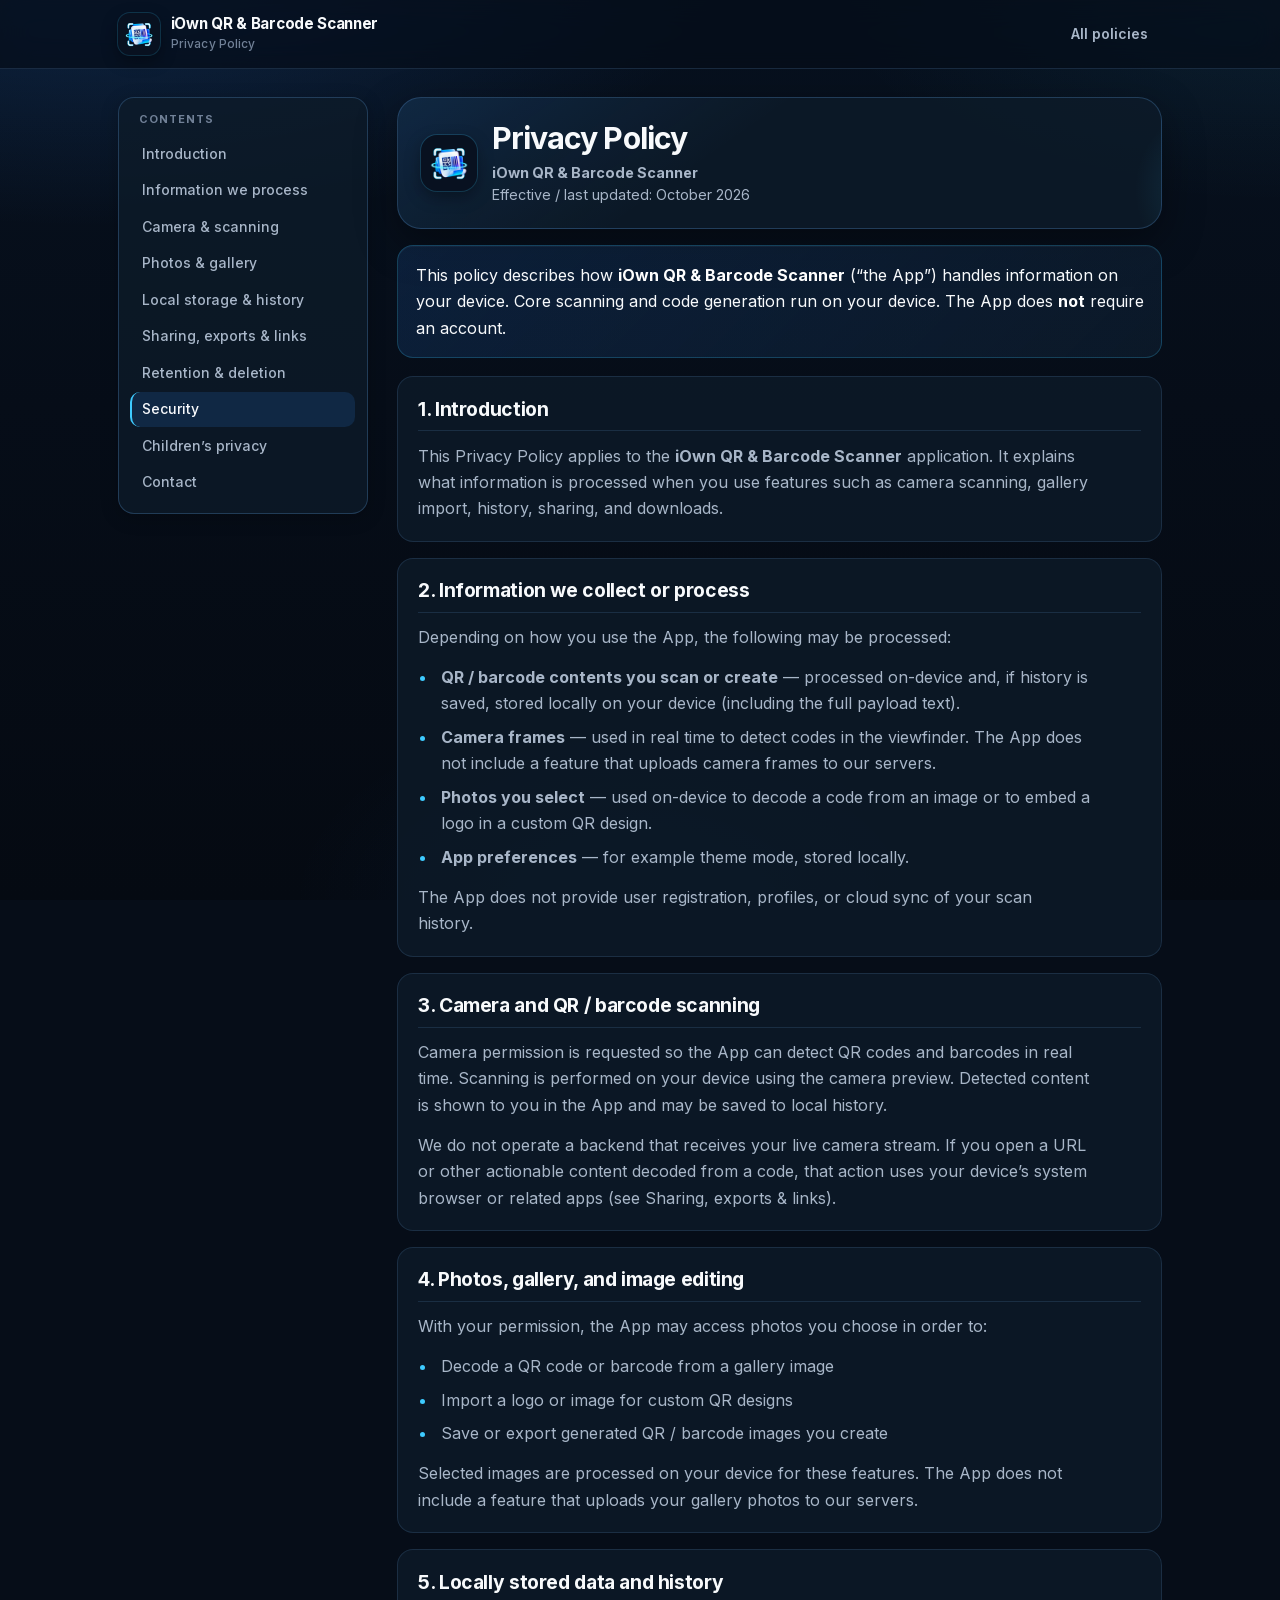
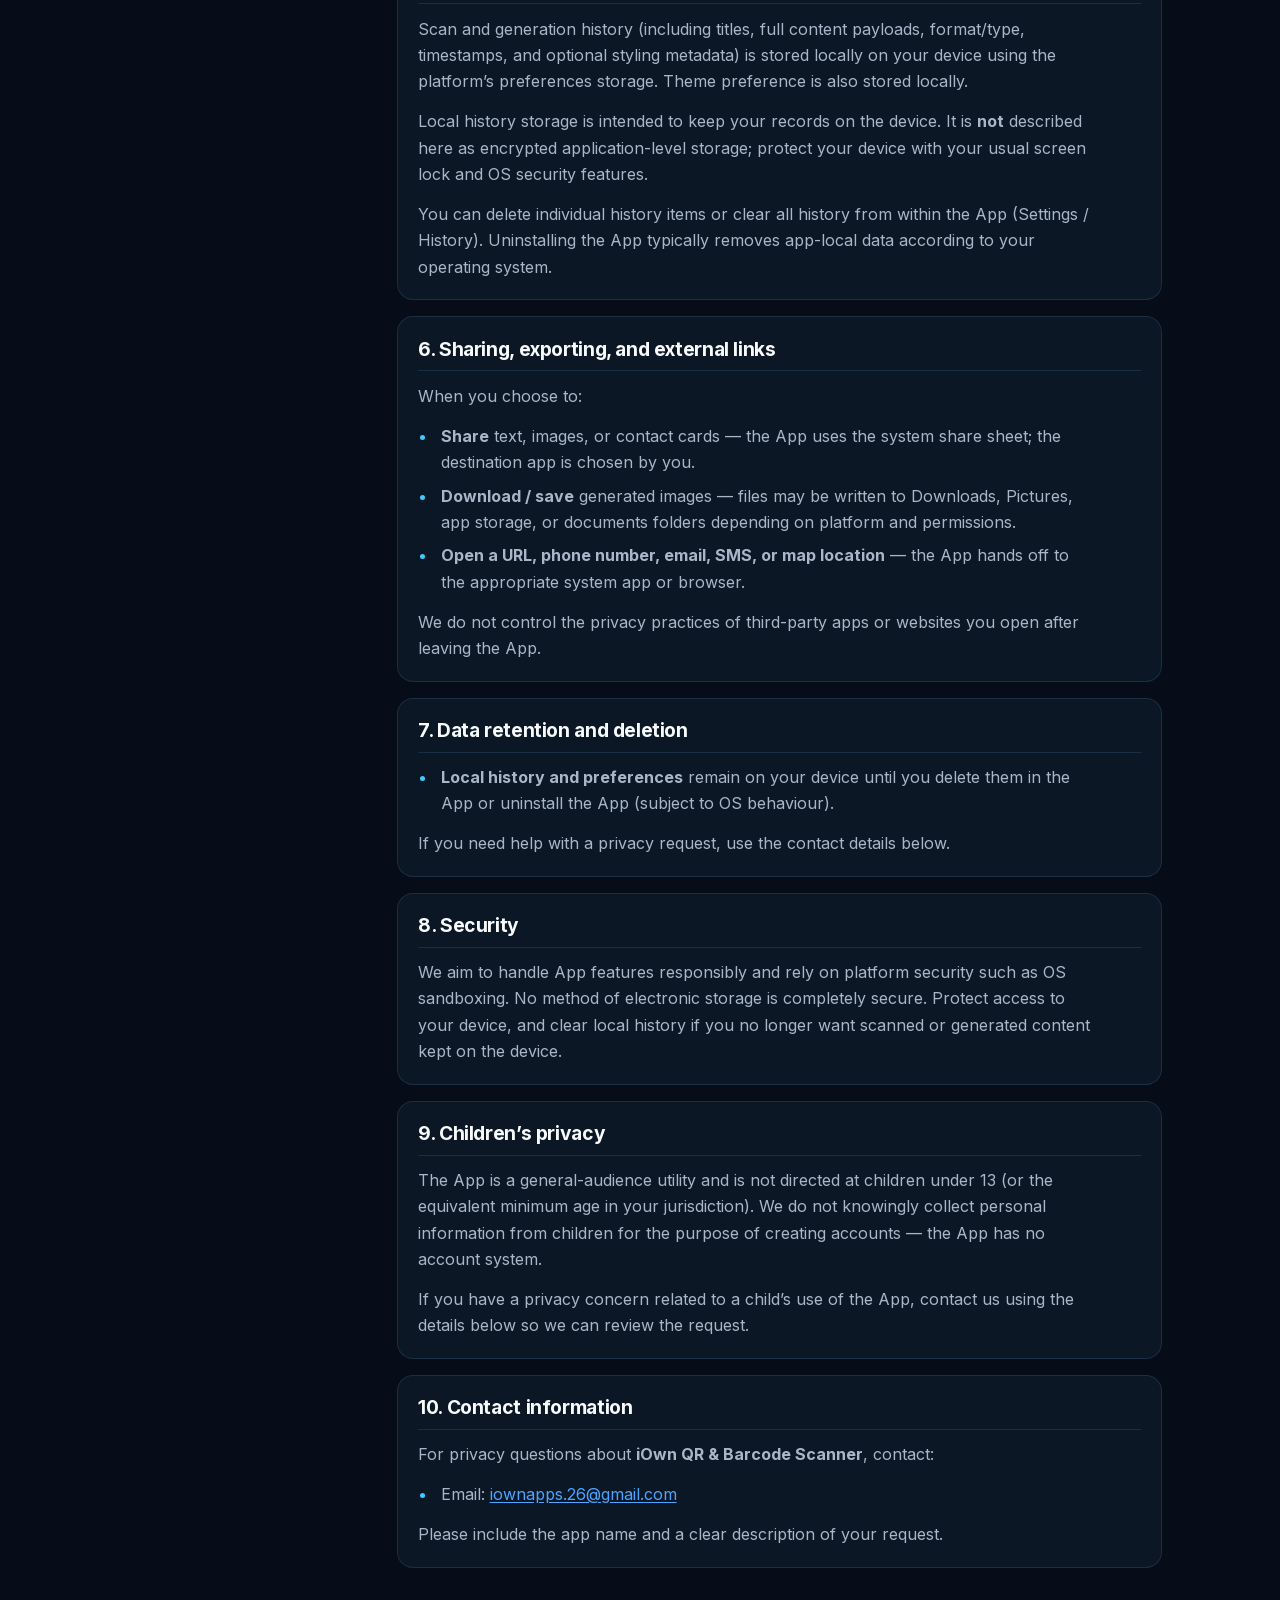
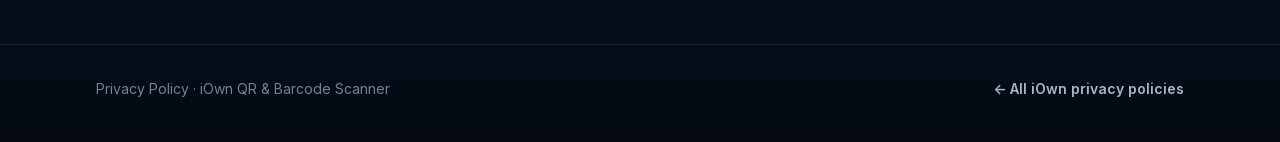
==== iown-qr-privacy-policy/index.html @ b4c52695 "Add iOwn multi-app privacy site with QR Scanner policy. Publish a mobile-first GitHub Pages director" ====
<!DOCTYPE html>
<html lang="en">
  <head>
    <meta charset="utf-8" />
    <meta
      name="viewport"
      content="width=device-width, initial-scale=1, viewport-fit=cover"
    />
    <meta
      name="description"
      content="Privacy Policy for iOwn QR &amp; Barcode Scanner — how we handle camera access, gallery import, local history, sharing, and exports."
    />
    <meta name="theme-color" content="#07111F" />
    <title>Privacy Policy — iOwn QR &amp; Barcode Scanner</title>
    <link rel="icon" type="image/png" href="../assets/images/iown-qr-icon.png" />
    <link rel="stylesheet" href="../assets/css/styles.css" />
  </head>
  <body data-asset-base="../assets/">
    <a class="skip-link" href="#main">Skip to content</a>

    <header class="site-header">
      <div class="site-header__inner">
        <a class="brand" href="../" aria-label="Back to iOwn privacy policies">
          <img
            class="brand__icon"
            src="../assets/images/iown-qr-icon.png"
            width="40"
            height="40"
            alt=""
          />
          <span class="brand__text">
            <span class="brand__name">iOwn QR &amp; Barcode Scanner</span>
            <span class="brand__meta">Privacy Policy</span>
          </span>
        </a>
        <nav class="header-nav" aria-label="Primary">
          <a href="../">All policies</a>
        </nav>
      </div>
    </header>

    <div class="container">
      <div class="policy-layout">
        <aside class="toc-nav" aria-label="Table of contents">
          <button
            type="button"
            class="mobile-toc-toggle"
            id="mobile-toc-toggle"
            aria-expanded="false"
            aria-controls="mobile-toc-panel"
            aria-label="On this page: table of contents"
          >
            <span>On this page</span>
            <span class="mobile-toc-toggle__icon" aria-hidden="true">▾</span>
          </button>
          <div class="mobile-toc-panel" id="mobile-toc-panel" hidden inert>
            <nav class="toc" aria-label="Sections (mobile)">
              <p class="toc__title">Contents</p>
              <ol>
                <li><a href="#introduction">Introduction</a></li>
                <li><a href="#information-we-process">Information we process</a></li>
                <li><a href="#camera-scanning">Camera &amp; scanning</a></li>
                <li><a href="#photos-gallery">Photos &amp; gallery</a></li>
                <li><a href="#local-storage">Local storage &amp; history</a></li>
                <li><a href="#sharing-exports">Sharing, exports &amp; links</a></li>
                <li><a href="#retention">Retention &amp; deletion</a></li>
                <li><a href="#security">Security</a></li>
                <li><a href="#children">Children’s privacy</a></li>
                <li><a href="#contact">Contact</a></li>
              </ol>
            </nav>
          </div>
          <nav class="toc desktop-toc" aria-label="Sections" hidden>
            <p class="toc__title">Contents</p>
            <ol>
              <li><a href="#introduction">Introduction</a></li>
              <li><a href="#information-we-process">Information we process</a></li>
              <li><a href="#camera-scanning">Camera &amp; scanning</a></li>
              <li><a href="#photos-gallery">Photos &amp; gallery</a></li>
              <li><a href="#local-storage">Local storage &amp; history</a></li>
              <li><a href="#sharing-exports">Sharing, exports &amp; links</a></li>
              <li><a href="#retention">Retention &amp; deletion</a></li>
              <li><a href="#security">Security</a></li>
              <li><a href="#children">Children’s privacy</a></li>
              <li><a href="#contact">Contact</a></li>
            </ol>
          </nav>
        </aside>

        <main id="main" class="policy-main">
          <header class="policy-hero">
            <img
              class="policy-hero__icon"
              src="../assets/images/iown-qr-icon.png"
              width="56"
              height="56"
              alt="iOwn QR &amp; Barcode Scanner icon"
            />
            <div>
              <h1>Privacy Policy</h1>
              <p class="policy-hero__meta">
                <strong>iOwn QR &amp; Barcode Scanner</strong><br />
                Effective / last updated: October 2026
              </p>
            </div>
          </header>

          <p class="callout">
            This policy describes how <strong>iOwn QR &amp; Barcode Scanner</strong>
            (“the App”) handles information on your device. Core scanning and
            code generation run on your device. The App does
            <strong>not</strong> require an account.
          </p>

          <section class="policy-section" id="introduction">
            <h2>1. Introduction</h2>
            <p>
              This Privacy Policy applies to the
              <strong>iOwn QR &amp; Barcode Scanner</strong> application. It
              explains what information is processed when you use features such
              as camera scanning, gallery import, history, sharing, and
              downloads.
            </p>
          </section>

          <section class="policy-section" id="information-we-process">
            <h2>2. Information we collect or process</h2>
            <p>Depending on how you use the App, the following may be processed:</p>
            <ul>
              <li>
                <strong>QR / barcode contents you scan or create</strong> —
                processed on-device and, if history is saved, stored locally on
                your device (including the full payload text).
              </li>
              <li>
                <strong>Camera frames</strong> — used in real time to detect codes
                in the viewfinder. The App does not include a feature that uploads
                camera frames to our servers.
              </li>
              <li>
                <strong>Photos you select</strong> — used on-device to decode a
                code from an image or to embed a logo in a custom QR design.
              </li>
              <li>
                <strong>App preferences</strong> — for example theme mode, stored
                locally.
              </li>
            </ul>
            <p>
              The App does not provide user registration, profiles, or cloud sync
              of your scan history.
            </p>
          </section>

          <section class="policy-section" id="camera-scanning">
            <h2>3. Camera and QR / barcode scanning</h2>
            <p>
              Camera permission is requested so the App can detect QR codes and
              barcodes in real time. Scanning is performed on your device using
              the camera preview. Detected content is shown to you in the App and
              may be saved to local history.
            </p>
            <p>
              We do not operate a backend that receives your live camera stream.
              If you open a URL or other actionable content decoded from a code,
              that action uses your device’s system browser or related apps (see
              Sharing, exports &amp; links).
            </p>
          </section>

          <section class="policy-section" id="photos-gallery">
            <h2>4. Photos, gallery, and image editing</h2>
            <p>
              With your permission, the App may access photos you choose in order
              to:
            </p>
            <ul>
              <li>Decode a QR code or barcode from a gallery image</li>
              <li>Import a logo or image for custom QR designs</li>
              <li>Save or export generated QR / barcode images you create</li>
            </ul>
            <p>
              Selected images are processed on your device for these features.
              The App does not include a feature that uploads your gallery photos
              to our servers.
            </p>
          </section>

          <section class="policy-section" id="local-storage">
            <h2>5. Locally stored data and history</h2>
            <p>
              Scan and generation history (including titles, full content
              payloads, format/type, timestamps, and optional styling metadata)
              is stored locally on your device using the platform’s preferences
              storage. Theme preference is also stored locally.
            </p>
            <p>
              Local history storage is intended to keep your records on the
              device. It is <strong>not</strong> described here as encrypted
              application-level storage; protect your device with your usual
              screen lock and OS security features.
            </p>
            <p>
              You can delete individual history items or clear all history from
              within the App (Settings / History). Uninstalling the App typically
              removes app-local data according to your operating system.
            </p>
          </section>

          <section class="policy-section" id="sharing-exports">
            <h2>6. Sharing, exporting, and external links</h2>
            <p>When you choose to:</p>
            <ul>
              <li>
                <strong>Share</strong> text, images, or contact cards — the App
                uses the system share sheet; the destination app is chosen by
                you.
              </li>
              <li>
                <strong>Download / save</strong> generated images — files may be
                written to Downloads, Pictures, app storage, or documents folders
                depending on platform and permissions.
              </li>
              <li>
                <strong>Open a URL, phone number, email, SMS, or map location</strong>
                — the App hands off to the appropriate system app or browser.
              </li>
            </ul>
            <p>
              We do not control the privacy practices of third-party apps or
              websites you open after leaving the App.
            </p>
          </section>

          <section class="policy-section" id="retention">
            <h2>7. Data retention and deletion</h2>
            <ul>
              <li>
                <strong>Local history and preferences</strong> remain on your
                device until you delete them in the App or uninstall the App
                (subject to OS behaviour).
              </li>
            </ul>
            <p>
              If you need help with a privacy request, use the contact details
              below.
            </p>
          </section>

          <section class="policy-section" id="security">
            <h2>8. Security</h2>
            <p>
              We aim to handle App features responsibly and rely on platform
              security such as OS sandboxing. No method of electronic storage is
              completely secure. Protect access to your device, and clear local
              history if you no longer want scanned or generated content kept on
              the device.
            </p>
          </section>

          <section class="policy-section" id="children">
            <h2>9. Children’s privacy</h2>
            <p>
              The App is a general-audience utility and is not directed at
              children under 13 (or the equivalent minimum age in your
              jurisdiction). We do not knowingly collect personal information from
              children for the purpose of creating accounts — the App has no
              account system.
            </p>
            <p>
              If you have a privacy concern related to a child’s use of the App,
              contact us using the details below so we can review the request.
            </p>
          </section>

          <section class="policy-section" id="contact">
            <h2>10. Contact information</h2>
            <p>
              For privacy questions about
              <strong>iOwn QR &amp; Barcode Scanner</strong>, contact:
            </p>
            <ul>
              <li>
                Email:
                <a href="mailto:iownapps.26@gmail.com">iownapps.26@gmail.com</a>
              </li>
            </ul>
            <p>
              Please include the app name and a clear description of your request.
            </p>
          </section>
        </main>
      </div>
    </div>

    <footer class="site-footer">
      <div class="site-footer__inner">
        <p>Privacy Policy · iOwn QR &amp; Barcode Scanner</p>
        <a href="../">← All iOwn privacy policies</a>
      </div>
    </footer>

    <script src="../assets/js/main.js" defer></script>
  </body>
</html>
---- assets/css/styles.css ----
/* iOwn Apps Privacy Policies — modern, mobile-first UI
   Visual language aligned with iOwn QR & Barcode Scanner */

@font-face {
  font-family: "Inter";
  src: url("../fonts/Inter-Regular.ttf") format("truetype");
  font-weight: 400;
  font-style: normal;
  font-display: swap;
}

@font-face {
  font-family: "Inter";
  src: url("../fonts/Inter-Medium.ttf") format("truetype");
  font-weight: 500;
  font-style: normal;
  font-display: swap;
}

@font-face {
  font-family: "Inter";
  src: url("../fonts/Inter-SemiBold.ttf") format("truetype");
  font-weight: 600;
  font-style: normal;
  font-display: swap;
}

@font-face {
  font-family: "Inter";
  src: url("../fonts/Inter-Bold.ttf") format("truetype");
  font-weight: 700;
  font-style: normal;
  font-display: swap;
}

:root {
  --bg: #060d18;
  --bg-elevated: #0a1524;
  --surface: rgba(13, 27, 42, 0.78);
  --surface-solid: #0d1b2a;
  --surface-2: #102235;
  --primary: #2f8bff;
  --primary-bright: #4da3ff;
  --primary-dark: #1677ff;
  --primary-glow: rgba(47, 139, 255, 0.28);
  --primary-soft: rgba(20, 43, 71, 0.9);
  --cyan: #3ecbff;
  --text: #f8fafc;
  --text-secondary: #a8b6c8;
  --text-tertiary: #718197;
  --border: rgba(61, 104, 148, 0.45);
  --border-strong: rgba(77, 163, 255, 0.35);
  --divider: rgba(28, 48, 69, 0.95);
  --radius-sm: 12px;
  --radius-md: 16px;
  --radius-lg: 20px;
  --radius-xl: 24px;
  --shadow: 0 10px 30px rgba(0, 0, 0, 0.35);
  --shadow-soft: 0 4px 18px rgba(0, 0, 0, 0.22);
  --max-content: 42rem;
  --page-max: 68rem;
  --font: "Inter", "Segoe UI", "Helvetica Neue", sans-serif;
  --focus: 0 0 0 3px rgba(62, 203, 255, 0.45);
  --header-pad-y: 0.6rem;
  --header-pad-x: 1rem;
  --container-pad-x: 1rem;
  --touch: 2.75rem;
  --header-offset: 4.75rem;
  --ease: cubic-bezier(0.22, 1, 0.36, 1);
}

*,
*::before,
*::after {
  box-sizing: border-box;
}

html {
  scroll-behavior: smooth;
  scroll-padding-top: var(--header-offset);
  -webkit-text-size-adjust: 100%;
  text-size-adjust: 100%;
}

@media (prefers-reduced-motion: reduce) {
  html {
    scroll-behavior: auto;
  }

  *,
  *::before,
  *::after {
    animation: none !important;
    transition-duration: 0.01ms !important;
  }
}

body {
  margin: 0;
  min-height: 100vh;
  min-height: 100dvh;
  font-family: var(--font);
  font-size: 1rem;
  line-height: 1.65;
  color: var(--text);
  background: var(--bg);
  -webkit-font-smoothing: antialiased;
  text-rendering: optimizeLegibility;
  overflow-x: clip;
}

body::before {
  content: "";
  position: fixed;
  inset: 0;
  z-index: -2;
  pointer-events: none;
  background:
    radial-gradient(ellipse 90% 55% at 8% -5%, rgba(47, 139, 255, 0.18), transparent 55%),
    radial-gradient(ellipse 70% 45% at 100% 0%, rgba(62, 203, 255, 0.08), transparent 50%),
    radial-gradient(ellipse 50% 40% at 50% 100%, rgba(22, 119, 255, 0.06), transparent 55%),
    linear-gradient(180deg, #07111f 0%, var(--bg) 45%, #050a12 100%);
}

body::after {
  content: "";
  position: fixed;
  inset: 0;
  z-index: -1;
  pointer-events: none;
  opacity: 0.35;
  background-image:
    linear-gradient(rgba(255, 255, 255, 0.015) 1px, transparent 1px),
    linear-gradient(90deg, rgba(255, 255, 255, 0.015) 1px, transparent 1px);
  background-size: 48px 48px;
  mask-image: radial-gradient(ellipse 80% 70% at 50% 20%, #000 20%, transparent 75%);
}

img {
  max-width: 100%;
  height: auto;
  display: block;
}

a {
  color: var(--primary-bright);
  text-decoration: underline;
  text-decoration-thickness: 1px;
  text-underline-offset: 0.18em;
  transition: color 0.2s var(--ease);
}

a:hover {
  color: var(--cyan);
}

a:focus-visible,
button:focus-visible,
.toc a:focus-visible,
.skip-link:focus-visible,
.brand:focus-visible,
.app-card:focus-visible,
.header-nav a:focus-visible {
  outline: none;
  box-shadow: var(--focus);
  border-radius: 8px;
}

code {
  font-family: ui-monospace, "SF Mono", Menlo, Consolas, monospace;
  font-size: 0.9em;
  word-break: break-word;
  overflow-wrap: anywhere;
  background: rgba(20, 43, 71, 0.75);
  padding: 0.12em 0.4em;
  border-radius: 6px;
  border: 1px solid var(--border);
}

.skip-link {
  position: absolute;
  left: 1rem;
  top: -100px;
  z-index: 1000;
  padding: 0.7rem 1rem;
  min-height: var(--touch);
  background: linear-gradient(135deg, var(--primary-dark), var(--primary));
  color: #fff;
  font-weight: 600;
  border-radius: var(--radius-sm);
  text-decoration: none;
}

.skip-link:focus {
  top: 1rem;
}

/* —— Header —— */
.site-header {
  position: sticky;
  top: 0;
  z-index: 100;
  background: rgba(6, 13, 24, 0.88);
  border-bottom: 1px solid rgba(41, 67, 94, 0.55);
}

@supports (backdrop-filter: blur(12px)) {
  .site-header {
    backdrop-filter: blur(14px) saturate(1.2);
    -webkit-backdrop-filter: blur(14px) saturate(1.2);
    background: rgba(6, 13, 24, 0.72);
  }
}

.site-header__inner {
  max-width: var(--page-max);
  margin: 0 auto;
  padding:
    var(--header-pad-y)
    max(var(--header-pad-x), env(safe-area-inset-right, 0px))
    var(--header-pad-y)
    max(var(--header-pad-x), env(safe-area-inset-left, 0px));
  display: flex;
  align-items: center;
  justify-content: space-between;
  gap: 0.75rem;
  min-width: 0;
}

.brand {
  display: flex;
  align-items: center;
  gap: 0.7rem;
  text-decoration: none;
  color: var(--text);
  min-width: 0;
  flex: 1 1 auto;
}

.brand:hover {
  color: var(--text);
}

.brand__icon,
.policy-hero__icon,
.app-card__icon {
  border-radius: 12px;
  flex-shrink: 0;
  object-fit: cover;
  background: #05080f;
  box-shadow:
    0 0 0 1px rgba(62, 203, 255, 0.18),
    0 6px 16px rgba(0, 0, 0, 0.35);
}

.brand__icon {
  width: 38px;
  height: 38px;
}

.brand__text {
  display: flex;
  flex-direction: column;
  min-width: 0;
  gap: 0.08rem;
}

.brand__name {
  font-size: 0.9rem;
  font-weight: 700;
  letter-spacing: -0.02em;
  line-height: 1.25;
  overflow-wrap: anywhere;
  word-break: break-word;
}

.brand__meta {
  font-size: 0.7rem;
  color: var(--text-tertiary);
  font-weight: 500;
  letter-spacing: 0.01em;
}

.header-nav {
  display: flex;
  align-items: center;
  gap: 0.25rem;
  flex-shrink: 0;
}

.header-nav a {
  display: inline-flex;
  align-items: center;
  justify-content: center;
  min-height: var(--touch);
  min-width: var(--touch);
  padding: 0.5rem 0.85rem;
  color: var(--text-secondary);
  text-decoration: none;
  font-size: 0.8125rem;
  font-weight: 600;
  border-radius: 999px;
  border: 1px solid transparent;
  white-space: nowrap;
  transition:
    color 0.2s var(--ease),
    background 0.2s var(--ease),
    border-color 0.2s var(--ease),
    box-shadow 0.2s var(--ease);
}

.header-nav a:hover {
  color: var(--text);
  background: rgba(47, 139, 255, 0.12);
  border-color: rgba(47, 139, 255, 0.25);
  box-shadow: 0 0 20px rgba(47, 139, 255, 0.12);
}

.container {
  width: 100%;
  max-width: var(--page-max);
  margin: 0 auto;
  padding:
    1.25rem
    max(var(--container-pad-x), env(safe-area-inset-right, 0px))
    2.75rem
    max(var(--container-pad-x), env(safe-area-inset-left, 0px));
  min-width: 0;
}

/* —— Homepage —— */
.hero {
  position: relative;
  padding: 1.5rem 0 1.35rem;
  max-width: 38rem;
}

.hero__badge-row {
  display: flex;
  align-items: center;
  gap: 0.75rem;
  margin-bottom: 1rem;
}

.hero__logo {
  width: 56px;
  height: 56px;
  border-radius: 16px;
  object-fit: cover;
  box-shadow:
    0 0 0 1px rgba(62, 203, 255, 0.25),
    0 0 28px rgba(47, 139, 255, 0.25),
    0 10px 24px rgba(0, 0, 0, 0.4);
}

.hero__eyebrow {
  display: inline-flex;
  align-items: center;
  margin: 0;
  padding: 0.35rem 0.75rem;
  font-size: 0.7rem;
  font-weight: 650;
  letter-spacing: 0.06em;
  text-transform: uppercase;
  color: var(--cyan);
  background: rgba(47, 139, 255, 0.1);
  border: 1px solid rgba(62, 203, 255, 0.28);
  border-radius: 999px;
}

.hero h1 {
  margin: 0 0 0.7rem;
  font-size: clamp(1.55rem, 6vw, 2.45rem);
  line-height: 1.15;
  letter-spacing: -0.035em;
  font-weight: 700;
  background: linear-gradient(135deg, #ffffff 0%, #d7e8ff 55%, #8ec5ff 100%);
  -webkit-background-clip: text;
  background-clip: text;
  color: transparent;
}

@supports not ((-webkit-background-clip: text) or (background-clip: text)) {
  .hero h1 {
    color: var(--text);
    background: none;
  }
}

.hero p {
  margin: 0;
  color: var(--text-secondary);
  font-size: 1rem;
  line-height: 1.65;
  max-width: 34rem;
}

.apps-section {
  margin-top: 1.5rem;
}

.apps-section h2 {
  margin: 0 0 0.3rem;
  font-size: 1.15rem;
  letter-spacing: -0.02em;
}

.apps-section__intro {
  margin: 0 0 1.1rem;
  color: var(--text-tertiary);
  font-size: 0.9375rem;
}

.app-grid {
  list-style: none;
  margin: 0;
  padding: 0;
  display: grid;
  grid-template-columns: 1fr;
  gap: 0.9rem;
}

.app-card {
  display: flex;
  gap: 0.95rem;
  align-items: flex-start;
  padding: 1.1rem;
  background: var(--surface);
  border: 1px solid var(--border);
  border-radius: var(--radius-lg);
  box-shadow: var(--shadow-soft);
  text-decoration: none;
  color: inherit;
  min-width: 0;
  transition:
    border-color 0.25s var(--ease),
    transform 0.25s var(--ease),
    box-shadow 0.25s var(--ease),
    background 0.25s var(--ease);
}

.app-card:hover {
  border-color: var(--border-strong);
  background: rgba(16, 34, 53, 0.92);
  box-shadow:
    0 12px 32px rgba(0, 0, 0, 0.35),
    0 0 0 1px rgba(47, 139, 255, 0.12),
    0 0 40px rgba(47, 139, 255, 0.08);
  color: inherit;
}

@media (prefers-reduced-motion: no-preference) {
  .app-card:hover {
    transform: translateY(-2px);
  }
}

.app-card__icon {
  width: 48px;
  height: 48px;
  border-radius: 14px;
}

.app-card__icon--placeholder {
  display: grid;
  place-items: center;
  background: var(--surface-2);
  color: var(--text-tertiary);
  font-size: 0.65rem;
  font-weight: 600;
  letter-spacing: 0.04em;
  text-align: center;
  padding: 0.25rem;
  box-shadow: none;
}

.app-card__body {
  min-width: 0;
  flex: 1 1 auto;
}

.app-card__body h3 {
  margin: 0 0 0.3rem;
  font-size: 1.02rem;
  letter-spacing: -0.02em;
  line-height: 1.3;
  overflow-wrap: break-word;
}

.app-card__body p {
  margin: 0 0 0.7rem;
  color: var(--text-secondary);
  font-size: 0.9375rem;
  line-height: 1.55;
}

.app-card__cta {
  display: inline-flex;
  align-items: center;
  gap: 0.25rem;
  min-height: 1.75rem;
  font-size: 0.875rem;
  font-weight: 650;
  color: var(--primary-bright);
}

.empty-state {
  padding: 1.15rem;
  border: 1px dashed var(--border);
  border-radius: var(--radius-md);
  color: var(--text-secondary);
  background: rgba(13, 27, 42, 0.5);
}

/* —— Policy layout —— */
.policy-layout {
  display: grid;
  grid-template-columns: 1fr;
  gap: 1rem;
  align-items: start;
}

.toc-nav {
  position: relative;
  min-width: 0;
}

.toc {
  background: var(--surface);
  border: 1px solid var(--border);
  border-radius: var(--radius-md);
  padding: 0.8rem 0.7rem;
  box-shadow: var(--shadow-soft);
}

.toc__title {
  margin: 0 0 0.5rem;
  padding: 0 0.55rem;
  font-size: 0.68rem;
  font-weight: 700;
  letter-spacing: 0.1em;
  text-transform: uppercase;
  color: var(--text-tertiary);
}

.toc ol {
  list-style: none;
  margin: 0;
  padding: 0;
  display: flex;
  flex-direction: column;
  gap: 0.1rem;
  max-height: min(58vh, 22rem);
  overflow-y: auto;
  overscroll-behavior: contain;
  -webkit-overflow-scrolling: touch;
  scrollbar-width: thin;
  scrollbar-color: rgba(47, 139, 255, 0.35) transparent;
}

.toc a {
  display: flex;
  align-items: center;
  min-height: var(--touch);
  padding: 0.55rem 0.7rem;
  color: var(--text-secondary);
  text-decoration: none;
  font-size: 0.875rem;
  font-weight: 500;
  line-height: 1.35;
  border-radius: 10px;
  border-left: 2px solid transparent;
  overflow-wrap: break-word;
  transition:
    color 0.18s var(--ease),
    background 0.18s var(--ease),
    border-color 0.18s var(--ease);
}

.toc a:hover {
  color: var(--text);
  background: rgba(47, 139, 255, 0.1);
}

.toc a.is-active {
  color: var(--text);
  background: rgba(47, 139, 255, 0.14);
  border-left-color: var(--cyan);
}

.mobile-toc-toggle {
  display: flex;
  width: 100%;
  align-items: center;
  justify-content: space-between;
  gap: 0.75rem;
  min-height: var(--touch);
  padding: 0.8rem 1rem;
  margin: 0;
  background: var(--surface);
  border: 1px solid var(--border);
  border-radius: var(--radius-md);
  color: var(--text);
  font: inherit;
  font-weight: 600;
  font-size: 0.9375rem;
  cursor: pointer;
  text-align: left;
  box-shadow: var(--shadow-soft);
  transition:
    border-color 0.2s var(--ease),
    background 0.2s var(--ease);
}

.mobile-toc-toggle:hover {
  border-color: var(--border-strong);
  background: rgba(16, 34, 53, 0.95);
}

.mobile-toc-toggle__icon {
  flex-shrink: 0;
  width: 1.5rem;
  height: 1.5rem;
  display: grid;
  place-items: center;
  border-radius: 999px;
  background: rgba(47, 139, 255, 0.12);
  color: var(--cyan);
  font-size: 0.75rem;
  transition: transform 0.25s var(--ease);
}

.mobile-toc-toggle[aria-expanded="true"] {
  border-bottom-left-radius: 0;
  border-bottom-right-radius: 0;
  border-bottom-color: transparent;
}

.mobile-toc-toggle[aria-expanded="true"] .mobile-toc-toggle__icon {
  transform: rotate(180deg);
}

.mobile-toc-panel {
  display: none;
}

.mobile-toc-panel.is-open {
  display: block;
  margin-bottom: 0.35rem;
  animation: panel-in 0.22s var(--ease);
}

@keyframes panel-in {
  from {
    opacity: 0;
    transform: translateY(-4px);
  }
  to {
    opacity: 1;
    transform: none;
  }
}

.mobile-toc-panel .toc {
  border-top-left-radius: 0;
  border-top-right-radius: 0;
  border-top: none;
}

.toc-nav > .toc.desktop-toc {
  display: none;
}

.policy-main {
  min-width: 0;
}

.policy-hero {
  display: flex;
  gap: 0.95rem;
  align-items: center;
  padding: 1.15rem;
  margin-bottom: 1rem;
  background:
    linear-gradient(145deg, rgba(47, 139, 255, 0.12), transparent 42%),
    var(--surface);
  border: 1px solid var(--border);
  border-radius: var(--radius-xl);
  box-shadow: var(--shadow);
  min-width: 0;
  position: relative;
  overflow: hidden;
}

.policy-hero::after {
  content: "";
  position: absolute;
  inset: auto -20% -40% auto;
  width: 180px;
  height: 180px;
  border-radius: 50%;
  background: radial-gradient(circle, rgba(62, 203, 255, 0.18), transparent 70%);
  pointer-events: none;
}

.policy-hero__icon {
  width: 56px;
  height: 56px;
  border-radius: 16px;
  position: relative;
  z-index: 1;
}

.policy-hero > div {
  min-width: 0;
  flex: 1 1 auto;
  position: relative;
  z-index: 1;
}

.policy-hero h1 {
  margin: 0 0 0.35rem;
  font-size: clamp(1.3rem, 5vw, 1.9rem);
  letter-spacing: -0.03em;
  line-height: 1.2;
  overflow-wrap: break-word;
}

.policy-hero__meta {
  margin: 0;
  color: var(--text-secondary);
  font-size: 0.9rem;
  line-height: 1.55;
  overflow-wrap: anywhere;
}

.callout {
  padding: 1rem 1.1rem;
  margin: 0 0 1.15rem;
  background: linear-gradient(135deg, rgba(47, 139, 255, 0.14), rgba(16, 34, 53, 0.55));
  border: 1px solid rgba(62, 203, 255, 0.22);
  border-radius: var(--radius-md);
  color: var(--text);
  font-size: 1rem;
  line-height: 1.65;
  box-shadow: inset 0 1px 0 rgba(255, 255, 255, 0.04);
}

.callout strong {
  color: #fff;
}

.policy-section {
  margin: 0 0 0.9rem;
  padding: 1.1rem 1.1rem 1.15rem;
  background: var(--surface);
  border: 1px solid var(--divider);
  border-radius: var(--radius-md);
  min-width: 0;
  transition: border-color 0.2s var(--ease);
}

.policy-section:hover {
  border-color: rgba(61, 104, 148, 0.65);
}

.policy-section h2 {
  margin: 0 0 0.7rem;
  padding-bottom: 0.55rem;
  border-bottom: 1px solid rgba(41, 67, 94, 0.55);
  font-size: clamp(1.05rem, 3.5vw, 1.2rem);
  letter-spacing: -0.02em;
  color: var(--text);
  line-height: 1.3;
  overflow-wrap: break-word;
}

.policy-section h3 {
  margin: 1rem 0 0.4rem;
  font-size: 1rem;
  color: var(--text);
}

.policy-section p,
.policy-section li {
  color: var(--text-secondary);
  font-size: 1rem;
  line-height: 1.65;
  overflow-wrap: break-word;
}

.policy-section p {
  margin: 0 0 0.85rem;
  max-width: var(--max-content);
}

.policy-section p:last-child,
.policy-section ul:last-child,
.policy-section ol:last-child {
  margin-bottom: 0;
}

.policy-section ul,
.policy-section ol {
  margin: 0 0 0.85rem;
  padding-left: 1.2rem;
  max-width: var(--max-content);
}

.policy-section li {
  margin-bottom: 0.45rem;
  padding-left: 0.2rem;
}

.policy-section li::marker {
  color: var(--cyan);
}

.policy-section a {
  text-decoration: underline;
  text-underline-offset: 0.15em;
}

.site-footer {
  border-top: 1px solid rgba(41, 67, 94, 0.55);
  margin-top: 0.5rem;
  padding:
    1.35rem
    max(var(--container-pad-x), env(safe-area-inset-right, 0px))
    calc(2rem + env(safe-area-inset-bottom, 0px))
    max(var(--container-pad-x), env(safe-area-inset-left, 0px));
  color: var(--text-tertiary);
  font-size: 0.875rem;
  background: linear-gradient(180deg, transparent, rgba(0, 0, 0, 0.18));
}

.site-footer__inner {
  max-width: var(--page-max);
  margin: 0 auto;
  display: flex;
  flex-direction: column;
  gap: 0.5rem;
  align-items: flex-start;
}

.site-footer p {
  margin: 0;
  max-width: 36rem;
  line-height: 1.5;
}

.site-footer a {
  display: inline-flex;
  align-items: center;
  min-height: var(--touch);
  color: var(--text-secondary);
  text-decoration: none;
  font-weight: 600;
}

.site-footer a:hover {
  color: var(--primary-bright);
}

.visually-hidden {
  position: absolute;
  width: 1px;
  height: 1px;
  padding: 0;
  margin: -1px;
  overflow: hidden;
  clip: rect(0, 0, 0, 0);
  white-space: nowrap;
  border: 0;
}

/* Entrance (subtle) */
@media (prefers-reduced-motion: no-preference) {
  .hero,
  .apps-section,
  .policy-hero,
  .callout,
  .policy-section,
  .toc-nav {
    animation: rise-in 0.45s var(--ease) both;
  }

  .apps-section { animation-delay: 0.05s; }
  .policy-hero { animation-delay: 0.02s; }
  .callout { animation-delay: 0.06s; }
  .toc-nav { animation-delay: 0.04s; }
  .policy-section:nth-child(n) { animation-delay: 0.08s; }
}

@keyframes rise-in {
  from {
    opacity: 0;
    transform: translateY(8px);
  }
  to {
    opacity: 1;
    transform: none;
  }
}

/* —— Breakpoints —— */
@media (min-width: 375px) {
  :root {
    --container-pad-x: 1.15rem;
    --header-pad-x: 1.1rem;
  }

  .brand__name {
    font-size: 0.92rem;
  }
}

@media (min-width: 430px) {
  .brand__icon {
    width: 42px;
    height: 42px;
  }

  .app-card__icon,
  .policy-hero__icon {
    width: 56px;
    height: 56px;
  }

  .hero__logo {
    width: 64px;
    height: 64px;
  }
}

@media (min-width: 600px) {
  :root {
    --container-pad-x: 1.35rem;
    --header-pad-x: 1.35rem;
    --header-pad-y: 0.75rem;
    --header-offset: 5.1rem;
  }

  .brand__name {
    font-size: 0.95rem;
  }

  .brand__meta {
    font-size: 0.75rem;
  }

  .header-nav a {
    font-size: 0.875rem;
  }

  .hero {
    padding: 2rem 0 1.5rem;
  }

  .app-grid {
    grid-template-columns: repeat(2, 1fr);
    gap: 1rem;
  }

  .policy-section {
    padding: 1.2rem 1.25rem;
  }

  .site-footer__inner {
    flex-direction: row;
    flex-wrap: wrap;
    justify-content: space-between;
    align-items: center;
  }
}

@media (min-width: 768px) {
  :root {
    --shadow: 0 14px 40px rgba(0, 0, 0, 0.38);
  }

  .container {
    padding-top: 1.75rem;
    padding-bottom: 3.25rem;
  }

  .toc ol {
    max-height: none;
  }

  .policy-hero {
    padding: 1.35rem 1.4rem;
  }
}

@media (min-width: 960px) {
  :root {
    --header-offset: 5.35rem;
  }

  .policy-layout {
    grid-template-columns: minmax(210px, 250px) minmax(0, 1fr);
    gap: 1.85rem;
  }

  .toc-nav {
    position: sticky;
    top: calc(var(--header-offset) + 0.4rem);
  }

  .mobile-toc-toggle,
  .mobile-toc-panel {
    display: none !important;
  }

  .toc-nav > .toc.desktop-toc {
    display: block;
  }

  .toc a {
    min-height: 0;
    padding: 0.5rem 0.65rem;
  }

  .policy-section {
    margin-bottom: 1rem;
  }
}

@media (min-width: 1024px) {
  .hero h1 {
    font-size: clamp(2rem, 3vw, 2.5rem);
  }
}

@media (min-width: 1280px) {
  .app-grid {
    grid-template-columns: repeat(3, 1fr);
  }
}

@media (max-height: 430px) and (orientation: landscape) {
  :root {
    --header-pad-y: 0.4rem;
    --header-offset: 3.75rem;
  }

  .brand__meta {
    display: none;
  }

  .toc ol {
    max-height: 42vh;
  }

  .hero {
    padding-top: 0.85rem;
    padding-bottom: 0.85rem;
  }
}

@media (max-width: 360px) {
  .header-nav a {
    padding-left: 0.6rem;
    padding-right: 0.6rem;
    font-size: 0.75rem;
  }

  .policy-hero {
    flex-direction: column;
    align-items: flex-start;
  }
}

@media (prefers-reduced-transparency: reduce) {
  .site-header {
    background: var(--bg);
    backdrop-filter: none;
    -webkit-backdrop-filter: none;
  }

  body::after {
    display: none;
  }

  .app-card,
  .toc,
  .policy-section,
  .policy-hero,
  .callout,
  .mobile-toc-toggle {
    background: var(--surface-solid);
  }
}

@media print {
  body {
    background: #fff;
    color: #111;
  }

  body::before,
  body::after,
  .site-header,
  .toc-nav,
  .skip-link {
    display: none !important;
  }

  .policy-section,
  .policy-hero,
  .callout,
  .app-card {
    break-inside: avoid;
    box-shadow: none;
    border-color: #ccc;
    background: #fff;
    color: #111;
  }

  .policy-section p,
  .policy-section li,
  .callout,
  .hero h1 {
    color: #222;
    background: none;
    -webkit-text-fill-color: initial;
  }
}
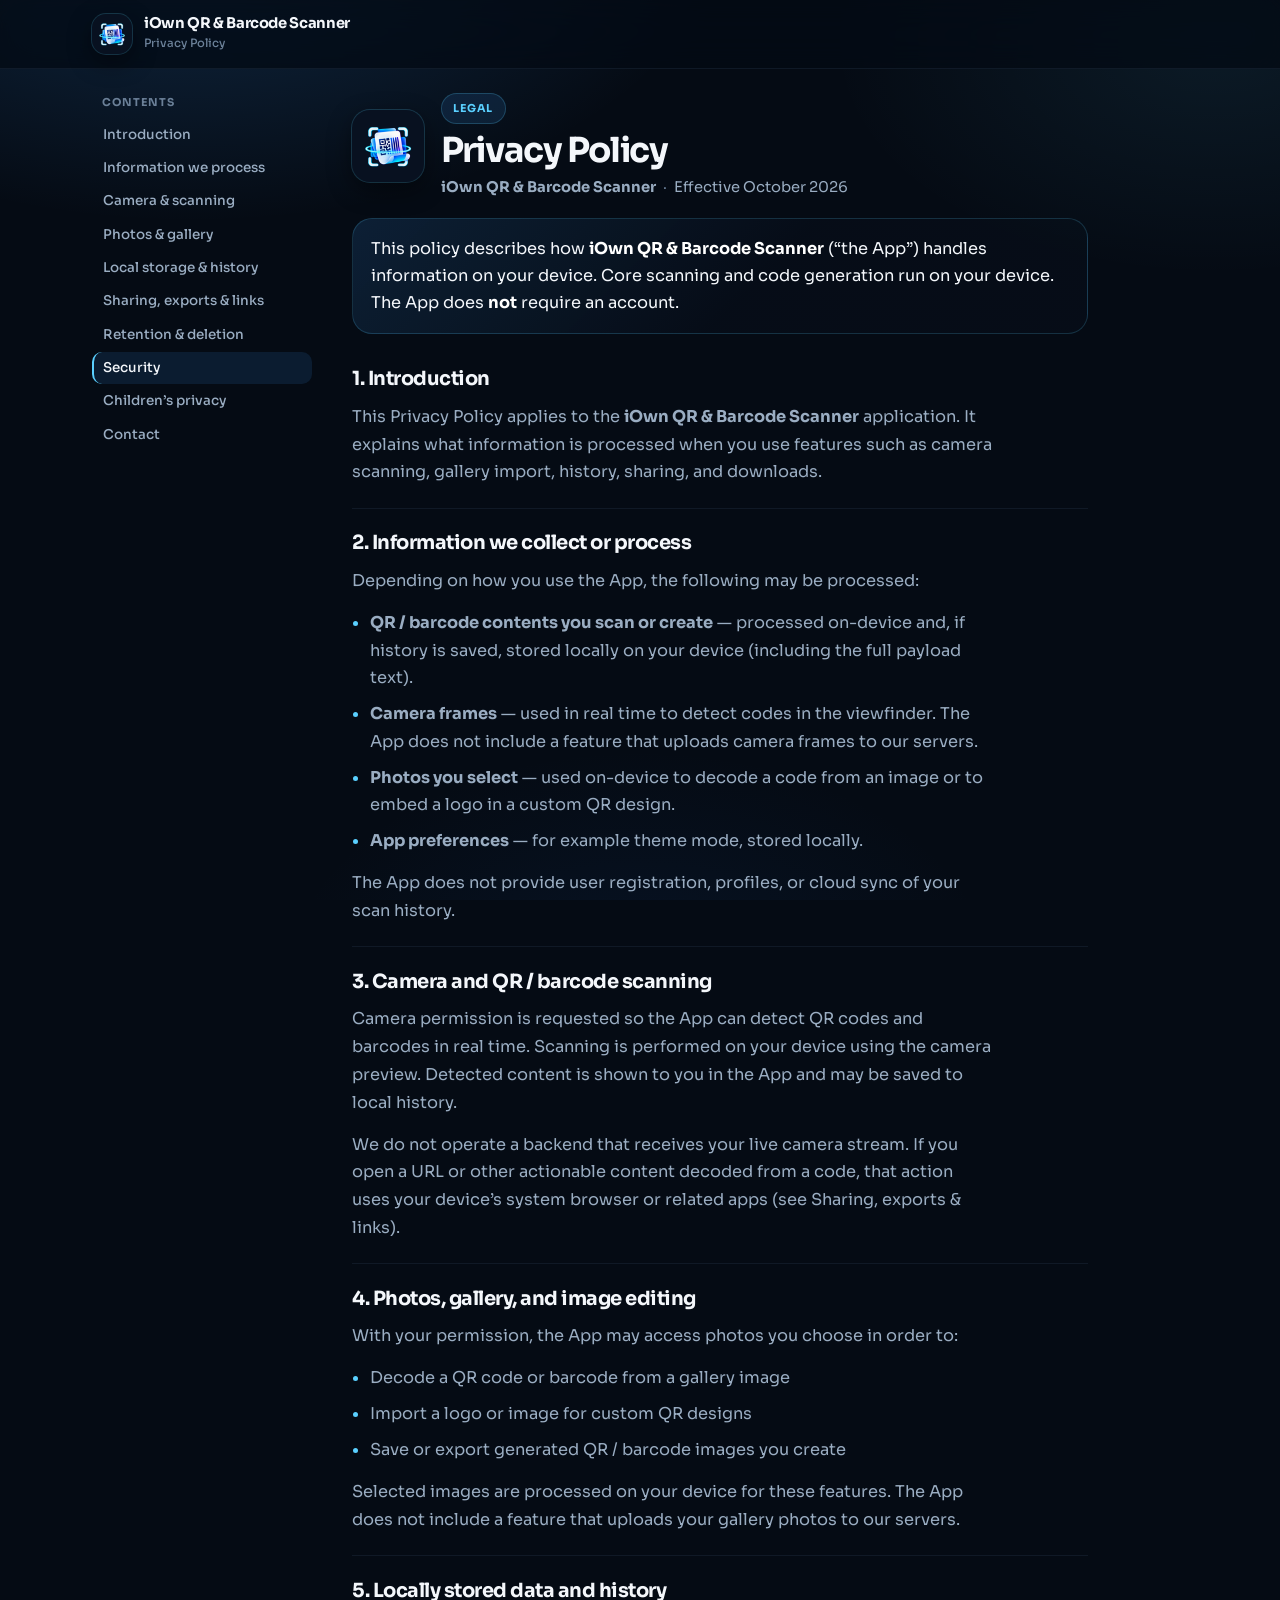
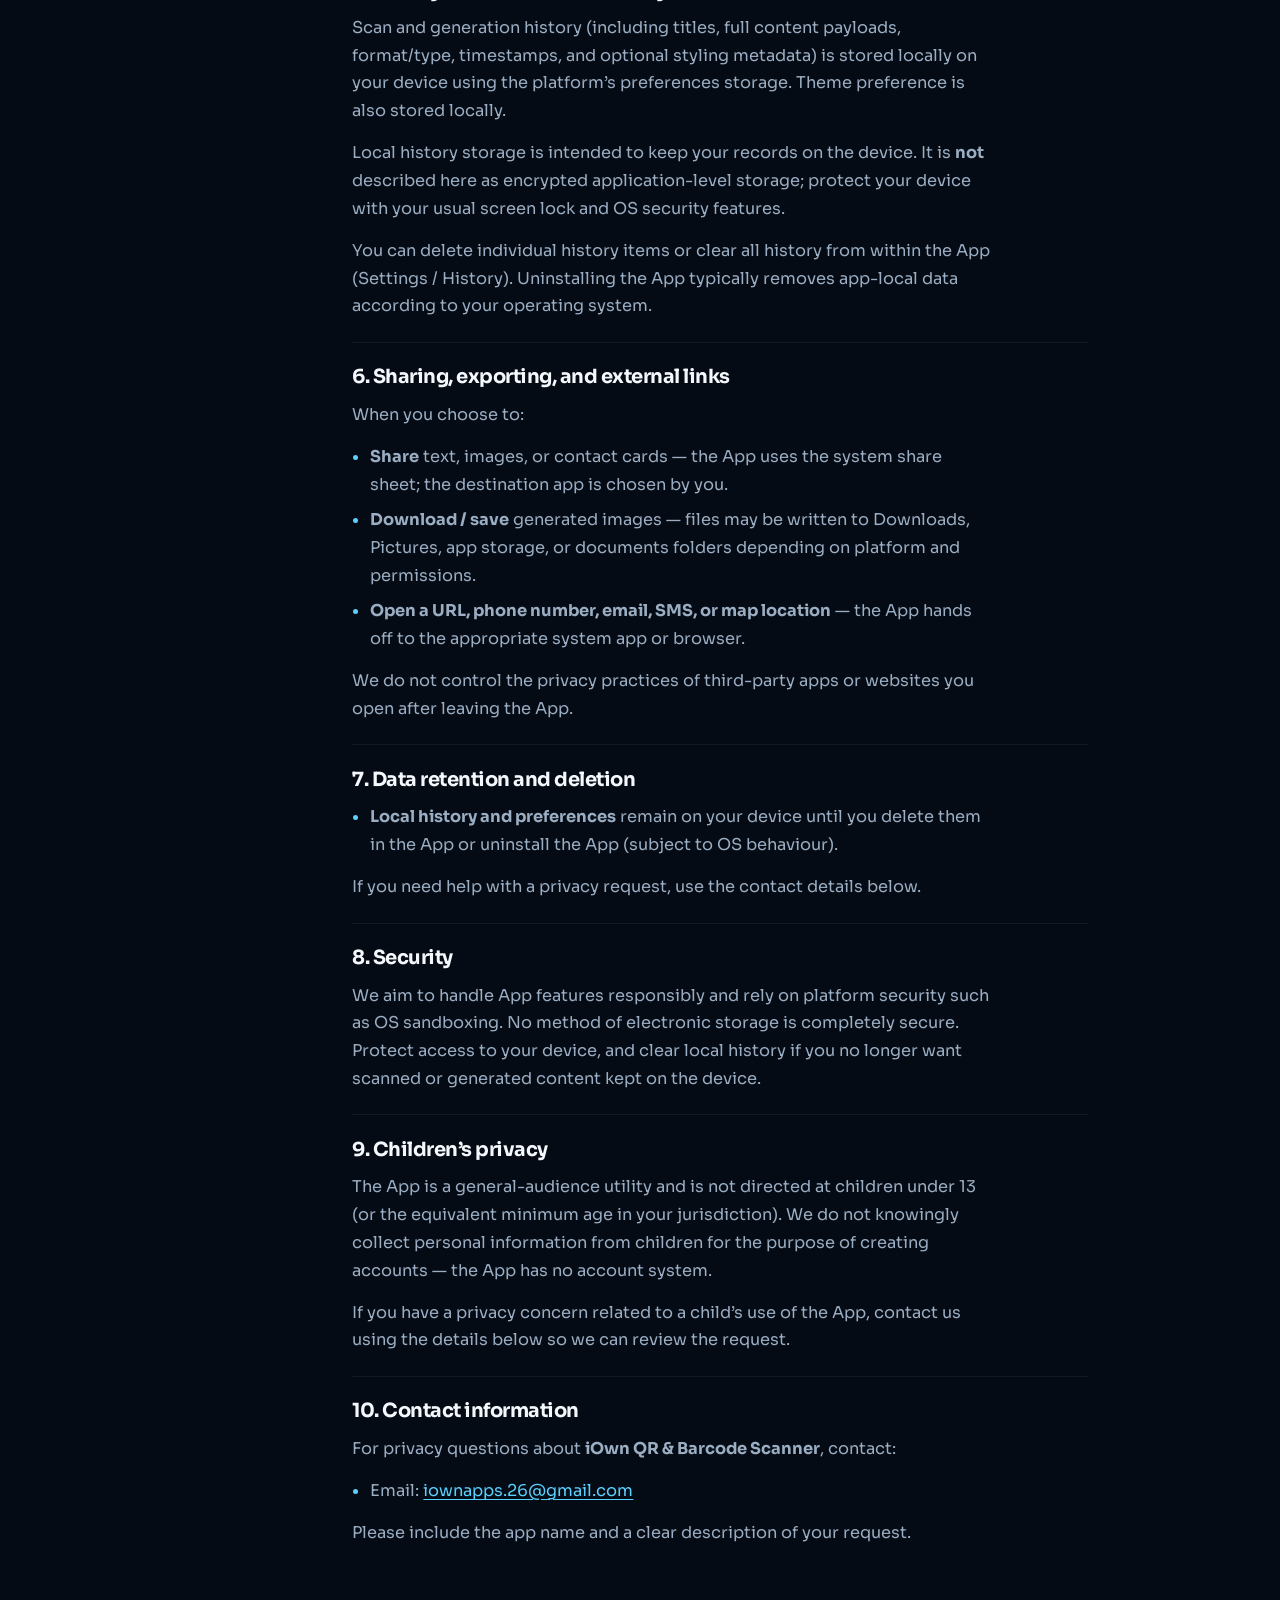
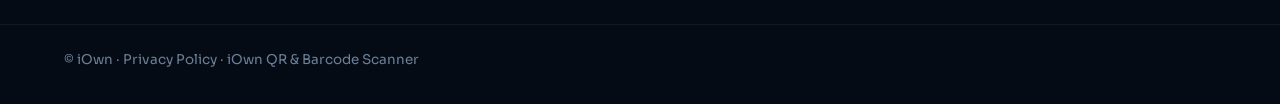
==== commit b6c1660a: "Refresh QR privacy page UI and switch typography to Sora. Simplify policy navigation, modernize layo" ====
--- a/iown-qr-privacy-policy/index.html
+++ b/iown-qr-privacy-policy/index.html
@@ -15,12 +15,12 @@
     <link rel="icon" type="image/png" href="../assets/images/iown-qr-icon.png" />
     <link rel="stylesheet" href="../assets/css/styles.css" />
   </head>
-  <body data-asset-base="../assets/">
+  <body class="page-policy" data-asset-base="../assets/">
     <a class="skip-link" href="#main">Skip to content</a>
 
     <header class="site-header">
       <div class="site-header__inner">
-        <a class="brand" href="../" aria-label="Back to iOwn privacy policies">
+        <div class="brand">
           <img
             class="brand__icon"
             src="../assets/images/iown-qr-icon.png"
@@ -32,10 +32,7 @@
             <span class="brand__name">iOwn QR &amp; Barcode Scanner</span>
             <span class="brand__meta">Privacy Policy</span>
           </span>
-        </a>
-        <nav class="header-nav" aria-label="Primary">
-          <a href="../">All policies</a>
-        </nav>
+        </div>
       </div>
     </header>
 
@@ -92,15 +89,17 @@
             <img
               class="policy-hero__icon"
               src="../assets/images/iown-qr-icon.png"
-              width="56"
-              height="56"
+              width="72"
+              height="72"
               alt="iOwn QR &amp; Barcode Scanner icon"
             />
             <div>
+              <p class="policy-hero__eyebrow">Legal</p>
               <h1>Privacy Policy</h1>
               <p class="policy-hero__meta">
-                <strong>iOwn QR &amp; Barcode Scanner</strong><br />
-                Effective / last updated: October 2026
+                <strong>iOwn QR &amp; Barcode Scanner</strong>
+                <span class="policy-hero__dot" aria-hidden="true">·</span>
+                <span>Effective October 2026</span>
               </p>
             </div>
           </header>
@@ -295,8 +294,7 @@
 
     <footer class="site-footer">
       <div class="site-footer__inner">
-        <p>Privacy Policy · iOwn QR &amp; Barcode Scanner</p>
-        <a href="../">← All iOwn privacy policies</a>
+        <p>© iOwn · Privacy Policy · iOwn QR &amp; Barcode Scanner</p>
       </div>
     </footer>
 
--- a/assets/css/styles.css
+++ b/assets/css/styles.css
@@ -1,72 +1,60 @@
-/* iOwn Apps Privacy Policies — modern, mobile-first UI
-   Visual language aligned with iOwn QR & Barcode Scanner */
+/* iOwn Apps Privacy Policies — 2026 UI (mobile-first) */
 
 @font-face {
-  font-family: "Inter";
-  src: url("../fonts/Inter-Regular.ttf") format("truetype");
+  font-family: "Sora";
+  src: url("../fonts/Sora-Regular.woff2") format("woff2");
   font-weight: 400;
   font-style: normal;
   font-display: swap;
 }
 
 @font-face {
-  font-family: "Inter";
-  src: url("../fonts/Inter-Medium.ttf") format("truetype");
+  font-family: "Sora";
+  src: url("../fonts/Sora-Medium.woff2") format("woff2");
   font-weight: 500;
   font-style: normal;
   font-display: swap;
 }
 
 @font-face {
-  font-family: "Inter";
-  src: url("../fonts/Inter-SemiBold.ttf") format("truetype");
+  font-family: "Sora";
+  src: url("../fonts/Sora-SemiBold.woff2") format("woff2");
   font-weight: 600;
   font-style: normal;
   font-display: swap;
 }
 
 @font-face {
-  font-family: "Inter";
-  src: url("../fonts/Inter-Bold.ttf") format("truetype");
+  font-family: "Sora";
+  src: url("../fonts/Sora-Bold.woff2") format("woff2");
   font-weight: 700;
   font-style: normal;
   font-display: swap;
 }
 
 :root {
-  --bg: #060d18;
-  --bg-elevated: #0a1524;
-  --surface: rgba(13, 27, 42, 0.78);
-  --surface-solid: #0d1b2a;
-  --surface-2: #102235;
-  --primary: #2f8bff;
-  --primary-bright: #4da3ff;
-  --primary-dark: #1677ff;
-  --primary-glow: rgba(47, 139, 255, 0.28);
-  --primary-soft: rgba(20, 43, 71, 0.9);
-  --cyan: #3ecbff;
-  --text: #f8fafc;
-  --text-secondary: #a8b6c8;
-  --text-tertiary: #718197;
-  --border: rgba(61, 104, 148, 0.45);
-  --border-strong: rgba(77, 163, 255, 0.35);
-  --divider: rgba(28, 48, 69, 0.95);
-  --radius-sm: 12px;
-  --radius-md: 16px;
-  --radius-lg: 20px;
-  --radius-xl: 24px;
-  --shadow: 0 10px 30px rgba(0, 0, 0, 0.35);
-  --shadow-soft: 0 4px 18px rgba(0, 0, 0, 0.22);
-  --max-content: 42rem;
-  --page-max: 68rem;
-  --font: "Inter", "Segoe UI", "Helvetica Neue", sans-serif;
-  --focus: 0 0 0 3px rgba(62, 203, 255, 0.45);
-  --header-pad-y: 0.6rem;
-  --header-pad-x: 1rem;
-  --container-pad-x: 1rem;
+  --bg: #050b14;
+  --surface: #0a1624;
+  --surface-raised: #0e1c2e;
+  --primary: #3b9eff;
+  --primary-soft: rgba(59, 158, 255, 0.12);
+  --cyan: #5ad0ff;
+  --text: #f4f7fb;
+  --text-secondary: #9aadc2;
+  --text-tertiary: #6b8098;
+  --border: rgba(120, 160, 200, 0.14);
+  --border-hover: rgba(90, 208, 255, 0.28);
+  --line: rgba(120, 160, 200, 0.1);
+  --radius: 1.25rem;
+  --radius-sm: 0.85rem;
+  --page-max: 72rem;
+  --read-max: 40rem;
+  --font: "Sora", ui-sans-serif, system-ui, sans-serif;
+  --focus: 0 0 0 3px rgba(90, 208, 255, 0.4);
+  --pad-x: clamp(1rem, 4vw, 1.75rem);
   --touch: 2.75rem;
-  --header-offset: 4.75rem;
-  --ease: cubic-bezier(0.22, 1, 0.36, 1);
+  --header-h: 4.25rem;
+  --ease: cubic-bezier(0.16, 1, 0.3, 1);
 }
 
 *,
@@ -77,9 +65,8 @@
 
 html {
   scroll-behavior: smooth;
-  scroll-padding-top: var(--header-offset);
+  scroll-padding-top: calc(var(--header-h) + 1rem);
   -webkit-text-size-adjust: 100%;
-  text-size-adjust: 100%;
 }
 
 @media (prefers-reduced-motion: reduce) {
@@ -91,49 +78,34 @@
   *::before,
   *::after {
     animation: none !important;
-    transition-duration: 0.01ms !important;
+    transition: none !important;
   }
 }
 
 body {
   margin: 0;
-  min-height: 100vh;
   min-height: 100dvh;
   font-family: var(--font);
-  font-size: 1rem;
-  line-height: 1.65;
+  font-size: 1.0625rem;
+  line-height: 1.7;
   color: var(--text);
   background: var(--bg);
   -webkit-font-smoothing: antialiased;
-  text-rendering: optimizeLegibility;
   overflow-x: clip;
 }
 
+/* Ambient backdrop — one soft wash, not a busy pattern */
 body::before {
-  content: "";
-  position: fixed;
-  inset: 0;
-  z-index: -2;
-  pointer-events: none;
-  background:
-    radial-gradient(ellipse 90% 55% at 8% -5%, rgba(47, 139, 255, 0.18), transparent 55%),
-    radial-gradient(ellipse 70% 45% at 100% 0%, rgba(62, 203, 255, 0.08), transparent 50%),
-    radial-gradient(ellipse 50% 40% at 50% 100%, rgba(22, 119, 255, 0.06), transparent 55%),
-    linear-gradient(180deg, #07111f 0%, var(--bg) 45%, #050a12 100%);
-}
-
-body::after {
   content: "";
   position: fixed;
   inset: 0;
   z-index: -1;
   pointer-events: none;
-  opacity: 0.35;
-  background-image:
-    linear-gradient(rgba(255, 255, 255, 0.015) 1px, transparent 1px),
-    linear-gradient(90deg, rgba(255, 255, 255, 0.015) 1px, transparent 1px);
-  background-size: 48px 48px;
-  mask-image: radial-gradient(ellipse 80% 70% at 50% 20%, #000 20%, transparent 75%);
+  background:
+    radial-gradient(900px 520px at 15% -10%, rgba(59, 158, 255, 0.22), transparent 60%),
+    radial-gradient(700px 420px at 95% 5%, rgba(90, 208, 255, 0.08), transparent 55%),
+    radial-gradient(600px 400px at 50% 110%, rgba(22, 80, 160, 0.12), transparent 60%),
+    var(--bg);
 }
 
 img {
@@ -143,24 +115,23 @@
 }
 
 a {
-  color: var(--primary-bright);
-  text-decoration: underline;
+  color: var(--cyan);
   text-decoration-thickness: 1px;
-  text-underline-offset: 0.18em;
+  text-underline-offset: 0.2em;
   transition: color 0.2s var(--ease);
 }
 
 a:hover {
-  color: var(--cyan);
+  color: #9ae4ff;
 }
 
 a:focus-visible,
 button:focus-visible,
 .toc a:focus-visible,
-.skip-link:focus-visible,
 .brand:focus-visible,
 .app-card:focus-visible,
-.header-nav a:focus-visible {
+.header-nav a:focus-visible,
+.skip-link:focus-visible {
   outline: none;
   box-shadow: var(--focus);
   border-radius: 8px;
@@ -168,10 +139,9 @@
 
 code {
   font-family: ui-monospace, "SF Mono", Menlo, Consolas, monospace;
-  font-size: 0.9em;
-  word-break: break-word;
+  font-size: 0.88em;
   overflow-wrap: anywhere;
-  background: rgba(20, 43, 71, 0.75);
+  background: rgba(255, 255, 255, 0.05);
   padding: 0.12em 0.4em;
   border-radius: 6px;
   border: 1px solid var(--border);
@@ -180,11 +150,10 @@
 .skip-link {
   position: absolute;
   left: 1rem;
-  top: -100px;
+  top: -120px;
   z-index: 1000;
-  padding: 0.7rem 1rem;
-  min-height: var(--touch);
-  background: linear-gradient(135deg, var(--primary-dark), var(--primary));
+  padding: 0.75rem 1rem;
+  background: var(--primary);
   color: #fff;
   font-weight: 600;
   border-radius: var(--radius-sm);
@@ -200,41 +169,36 @@
   position: sticky;
   top: 0;
   z-index: 100;
-  background: rgba(6, 13, 24, 0.88);
-  border-bottom: 1px solid rgba(41, 67, 94, 0.55);
-}
-
-@supports (backdrop-filter: blur(12px)) {
+  border-bottom: 1px solid var(--line);
+  background: color-mix(in srgb, var(--bg) 78%, transparent);
+}
+
+@supports (backdrop-filter: blur(16px)) {
   .site-header {
-    backdrop-filter: blur(14px) saturate(1.2);
-    -webkit-backdrop-filter: blur(14px) saturate(1.2);
-    background: rgba(6, 13, 24, 0.72);
+    backdrop-filter: blur(16px) saturate(1.35);
+    -webkit-backdrop-filter: blur(16px) saturate(1.35);
   }
 }
 
 .site-header__inner {
   max-width: var(--page-max);
   margin: 0 auto;
-  padding:
-    var(--header-pad-y)
-    max(var(--header-pad-x), env(safe-area-inset-right, 0px))
-    var(--header-pad-y)
-    max(var(--header-pad-x), env(safe-area-inset-left, 0px));
+  min-height: var(--header-h);
+  padding: 0.7rem max(var(--pad-x), env(safe-area-inset-right)) 0.7rem
+    max(var(--pad-x), env(safe-area-inset-left));
   display: flex;
   align-items: center;
   justify-content: space-between;
+  gap: 1rem;
+}
+
+.brand {
+  display: flex;
+  align-items: center;
   gap: 0.75rem;
   min-width: 0;
-}
-
-.brand {
-  display: flex;
-  align-items: center;
-  gap: 0.7rem;
   text-decoration: none;
   color: var(--text);
-  min-width: 0;
-  flex: 1 1 auto;
 }
 
 .brand:hover {
@@ -242,50 +206,42 @@
 }
 
 .brand__icon,
+.hero__logo,
 .policy-hero__icon,
 .app-card__icon {
-  border-radius: 12px;
+  border-radius: 14px;
+  object-fit: cover;
+  background: #04080f;
+  box-shadow:
+    0 0 0 1px rgba(90, 208, 255, 0.2),
+    0 8px 24px rgba(0, 0, 0, 0.45);
+}
+
+.brand__icon {
+  width: 40px;
+  height: 40px;
   flex-shrink: 0;
-  object-fit: cover;
-  background: #05080f;
-  box-shadow:
-    0 0 0 1px rgba(62, 203, 255, 0.18),
-    0 6px 16px rgba(0, 0, 0, 0.35);
-}
-
-.brand__icon {
-  width: 38px;
-  height: 38px;
 }
 
 .brand__text {
   display: flex;
   flex-direction: column;
+  gap: 0.1rem;
   min-width: 0;
-  gap: 0.08rem;
 }
 
 .brand__name {
-  font-size: 0.9rem;
-  font-weight: 700;
-  letter-spacing: -0.02em;
+  font-size: 0.92rem;
+  font-weight: 650;
+  letter-spacing: -0.025em;
   line-height: 1.25;
   overflow-wrap: anywhere;
-  word-break: break-word;
 }
 
 .brand__meta {
-  font-size: 0.7rem;
+  font-size: 0.72rem;
   color: var(--text-tertiary);
   font-weight: 500;
-  letter-spacing: 0.01em;
-}
-
-.header-nav {
-  display: flex;
-  align-items: center;
-  gap: 0.25rem;
-  flex-shrink: 0;
 }
 
 .header-nav a {
@@ -293,122 +249,99 @@
   align-items: center;
   justify-content: center;
   min-height: var(--touch);
-  min-width: var(--touch);
-  padding: 0.5rem 0.85rem;
+  padding: 0.45rem 0.95rem;
   color: var(--text-secondary);
   text-decoration: none;
-  font-size: 0.8125rem;
+  font-size: 0.84rem;
   font-weight: 600;
   border-radius: 999px;
-  border: 1px solid transparent;
-  white-space: nowrap;
+  border: 1px solid var(--border);
   transition:
-    color 0.2s var(--ease),
     background 0.2s var(--ease),
     border-color 0.2s var(--ease),
-    box-shadow 0.2s var(--ease);
+    color 0.2s var(--ease);
 }
 
 .header-nav a:hover {
   color: var(--text);
-  background: rgba(47, 139, 255, 0.12);
-  border-color: rgba(47, 139, 255, 0.25);
-  box-shadow: 0 0 20px rgba(47, 139, 255, 0.12);
+  background: var(--primary-soft);
+  border-color: var(--border-hover);
+}
+
+.page-policy .site-header__inner {
+  justify-content: flex-start;
 }
 
 .container {
   width: 100%;
   max-width: var(--page-max);
   margin: 0 auto;
-  padding:
-    1.25rem
-    max(var(--container-pad-x), env(safe-area-inset-right, 0px))
-    2.75rem
-    max(var(--container-pad-x), env(safe-area-inset-left, 0px));
-  min-width: 0;
+  padding: 1.5rem max(var(--pad-x), env(safe-area-inset-right)) 3rem
+    max(var(--pad-x), env(safe-area-inset-left));
 }
 
 /* —— Homepage —— */
 .hero {
-  position: relative;
-  padding: 1.5rem 0 1.35rem;
-  max-width: 38rem;
+  padding: 1.75rem 0 1.5rem;
+  max-width: 36rem;
 }
 
 .hero__badge-row {
   display: flex;
   align-items: center;
-  gap: 0.75rem;
-  margin-bottom: 1rem;
+  gap: 0.85rem;
+  margin-bottom: 1.15rem;
 }
 
 .hero__logo {
-  width: 56px;
-  height: 56px;
+  width: 58px;
+  height: 58px;
   border-radius: 16px;
-  object-fit: cover;
-  box-shadow:
-    0 0 0 1px rgba(62, 203, 255, 0.25),
-    0 0 28px rgba(47, 139, 255, 0.25),
-    0 10px 24px rgba(0, 0, 0, 0.4);
-}
-
-.hero__eyebrow {
+}
+
+.hero__eyebrow,
+.policy-hero__eyebrow {
   display: inline-flex;
-  align-items: center;
   margin: 0;
-  padding: 0.35rem 0.75rem;
-  font-size: 0.7rem;
+  padding: 0.32rem 0.7rem;
+  font-size: 0.68rem;
   font-weight: 650;
-  letter-spacing: 0.06em;
+  letter-spacing: 0.08em;
   text-transform: uppercase;
   color: var(--cyan);
-  background: rgba(47, 139, 255, 0.1);
-  border: 1px solid rgba(62, 203, 255, 0.28);
+  background: var(--primary-soft);
+  border: 1px solid rgba(90, 208, 255, 0.22);
   border-radius: 999px;
 }
 
 .hero h1 {
-  margin: 0 0 0.7rem;
-  font-size: clamp(1.55rem, 6vw, 2.45rem);
-  line-height: 1.15;
-  letter-spacing: -0.035em;
+  margin: 0 0 0.75rem;
+  font-size: clamp(1.7rem, 6.5vw, 2.6rem);
+  line-height: 1.12;
+  letter-spacing: -0.04em;
   font-weight: 700;
-  background: linear-gradient(135deg, #ffffff 0%, #d7e8ff 55%, #8ec5ff 100%);
-  -webkit-background-clip: text;
-  background-clip: text;
-  color: transparent;
-}
-
-@supports not ((-webkit-background-clip: text) or (background-clip: text)) {
-  .hero h1 {
-    color: var(--text);
-    background: none;
-  }
 }
 
 .hero p {
   margin: 0;
   color: var(--text-secondary);
-  font-size: 1rem;
-  line-height: 1.65;
-  max-width: 34rem;
+  font-size: 1.05rem;
 }
 
 .apps-section {
-  margin-top: 1.5rem;
+  margin-top: 1.75rem;
 }
 
 .apps-section h2 {
-  margin: 0 0 0.3rem;
-  font-size: 1.15rem;
+  margin: 0 0 0.25rem;
+  font-size: 1.05rem;
   letter-spacing: -0.02em;
 }
 
 .apps-section__intro {
-  margin: 0 0 1.1rem;
+  margin: 0 0 1.15rem;
   color: var(--text-tertiary);
-  font-size: 0.9375rem;
+  font-size: 0.92rem;
 }
 
 .app-grid {
@@ -416,36 +349,30 @@
   margin: 0;
   padding: 0;
   display: grid;
+  gap: 0.85rem;
   grid-template-columns: 1fr;
-  gap: 0.9rem;
 }
 
 .app-card {
   display: flex;
-  gap: 0.95rem;
+  gap: 1rem;
   align-items: flex-start;
-  padding: 1.1rem;
-  background: var(--surface);
-  border: 1px solid var(--border);
-  border-radius: var(--radius-lg);
-  box-shadow: var(--shadow-soft);
+  padding: 1.15rem;
   text-decoration: none;
   color: inherit;
-  min-width: 0;
+  background: linear-gradient(165deg, rgba(255, 255, 255, 0.03), transparent 40%),
+    var(--surface);
+  border: 1px solid var(--border);
+  border-radius: var(--radius);
   transition:
+    transform 0.25s var(--ease),
     border-color 0.25s var(--ease),
-    transform 0.25s var(--ease),
-    box-shadow 0.25s var(--ease),
     background 0.25s var(--ease);
 }
 
 .app-card:hover {
-  border-color: var(--border-strong);
-  background: rgba(16, 34, 53, 0.92);
-  box-shadow:
-    0 12px 32px rgba(0, 0, 0, 0.35),
-    0 0 0 1px rgba(47, 139, 255, 0.12),
-    0 0 40px rgba(47, 139, 255, 0.08);
+  border-color: var(--border-hover);
+  background: var(--surface-raised);
   color: inherit;
 }
 
@@ -456,86 +383,130 @@
 }
 
 .app-card__icon {
-  width: 48px;
-  height: 48px;
+  width: 50px;
+  height: 50px;
   border-radius: 14px;
+  flex-shrink: 0;
 }
 
 .app-card__icon--placeholder {
   display: grid;
   place-items: center;
-  background: var(--surface-2);
+  background: var(--surface-raised);
   color: var(--text-tertiary);
   font-size: 0.65rem;
-  font-weight: 600;
-  letter-spacing: 0.04em;
-  text-align: center;
-  padding: 0.25rem;
+  font-weight: 700;
   box-shadow: none;
 }
 
 .app-card__body {
   min-width: 0;
-  flex: 1 1 auto;
 }
 
 .app-card__body h3 {
   margin: 0 0 0.3rem;
   font-size: 1.02rem;
   letter-spacing: -0.02em;
-  line-height: 1.3;
-  overflow-wrap: break-word;
 }
 
 .app-card__body p {
   margin: 0 0 0.7rem;
   color: var(--text-secondary);
-  font-size: 0.9375rem;
+  font-size: 0.94rem;
   line-height: 1.55;
 }
 
 .app-card__cta {
-  display: inline-flex;
-  align-items: center;
-  gap: 0.25rem;
-  min-height: 1.75rem;
-  font-size: 0.875rem;
+  font-size: 0.88rem;
   font-weight: 650;
-  color: var(--primary-bright);
+  color: var(--primary);
 }
 
 .empty-state {
-  padding: 1.15rem;
+  padding: 1.2rem;
   border: 1px dashed var(--border);
-  border-radius: var(--radius-md);
+  border-radius: var(--radius);
   color: var(--text-secondary);
-  background: rgba(13, 27, 42, 0.5);
 }
 
 /* —— Policy layout —— */
 .policy-layout {
   display: grid;
   grid-template-columns: 1fr;
-  gap: 1rem;
+  gap: 1.25rem;
   align-items: start;
 }
 
 .toc-nav {
-  position: relative;
   min-width: 0;
+}
+
+.mobile-toc-toggle {
+  width: 100%;
+  display: flex;
+  align-items: center;
+  justify-content: space-between;
+  gap: 0.75rem;
+  min-height: var(--touch);
+  padding: 0.85rem 1rem;
+  margin: 0;
+  color: var(--text);
+  font: inherit;
+  font-size: 0.92rem;
+  font-weight: 600;
+  text-align: left;
+  cursor: pointer;
+  background: var(--surface);
+  border: 1px solid var(--border);
+  border-radius: var(--radius-sm);
+}
+
+.mobile-toc-toggle__icon {
+  width: 1.6rem;
+  height: 1.6rem;
+  display: grid;
+  place-items: center;
+  border-radius: 999px;
+  background: var(--primary-soft);
+  color: var(--cyan);
+  font-size: 0.7rem;
+  transition: transform 0.25s var(--ease);
+}
+
+.mobile-toc-toggle[aria-expanded="true"] {
+  border-bottom-left-radius: 0;
+  border-bottom-right-radius: 0;
+  border-bottom-color: transparent;
+}
+
+.mobile-toc-toggle[aria-expanded="true"] .mobile-toc-toggle__icon {
+  transform: rotate(180deg);
+}
+
+.mobile-toc-panel {
+  display: none;
+}
+
+.mobile-toc-panel.is-open {
+  display: block;
+}
+
+.mobile-toc-panel .toc {
+  border-top-left-radius: 0;
+  border-top-right-radius: 0;
+  border-top: 0;
 }
 
 .toc {
   background: var(--surface);
   border: 1px solid var(--border);
-  border-radius: var(--radius-md);
-  padding: 0.8rem 0.7rem;
-  box-shadow: var(--shadow-soft);
+  border-radius: var(--radius-sm);
+  padding: 0.85rem 0.7rem;
 }
 
 .toc__title {
-  margin: 0 0 0.5rem;
-  padding: 0 0.55rem;
+  margin: 0 0 0.45rem;
+  padding: 0 0.6rem;
   font-size: 0.68rem;
   font-weight: 700;
   letter-spacing: 0.1em;
@@ -549,20 +520,18 @@
   padding: 0;
   display: flex;
   flex-direction: column;
-  gap: 0.1rem;
-  max-height: min(58vh, 22rem);
+  gap: 0.05rem;
+  max-height: min(55vh, 20rem);
   overflow-y: auto;
   overscroll-behavior: contain;
-  -webkit-overflow-scrolling: touch;
   scrollbar-width: thin;
-  scrollbar-color: rgba(47, 139, 255, 0.35) transparent;
 }
 
 .toc a {
   display: flex;
   align-items: center;
-  min-height: var(--touch);
-  padding: 0.55rem 0.7rem;
+  min-height: 2.6rem;
+  padding: 0.5rem 0.65rem;
   color: var(--text-secondary);
   text-decoration: none;
   font-size: 0.875rem;
@@ -570,101 +539,18 @@
   line-height: 1.35;
   border-radius: 10px;
   border-left: 2px solid transparent;
-  overflow-wrap: break-word;
-  transition:
-    color 0.18s var(--ease),
-    background 0.18s var(--ease),
-    border-color 0.18s var(--ease);
+  transition: background 0.15s var(--ease), color 0.15s var(--ease);
 }
 
 .toc a:hover {
   color: var(--text);
-  background: rgba(47, 139, 255, 0.1);
+  background: rgba(255, 255, 255, 0.04);
 }
 
 .toc a.is-active {
   color: var(--text);
-  background: rgba(47, 139, 255, 0.14);
+  background: var(--primary-soft);
   border-left-color: var(--cyan);
-}
-
-.mobile-toc-toggle {
-  display: flex;
-  width: 100%;
-  align-items: center;
-  justify-content: space-between;
-  gap: 0.75rem;
-  min-height: var(--touch);
-  padding: 0.8rem 1rem;
-  margin: 0;
-  background: var(--surface);
-  border: 1px solid var(--border);
-  border-radius: var(--radius-md);
-  color: var(--text);
-  font: inherit;
-  font-weight: 600;
-  font-size: 0.9375rem;
-  cursor: pointer;
-  text-align: left;
-  box-shadow: var(--shadow-soft);
-  transition:
-    border-color 0.2s var(--ease),
-    background 0.2s var(--ease);
-}
-
-.mobile-toc-toggle:hover {
-  border-color: var(--border-strong);
-  background: rgba(16, 34, 53, 0.95);
-}
-
-.mobile-toc-toggle__icon {
-  flex-shrink: 0;
-  width: 1.5rem;
-  height: 1.5rem;
-  display: grid;
-  place-items: center;
-  border-radius: 999px;
-  background: rgba(47, 139, 255, 0.12);
-  color: var(--cyan);
-  font-size: 0.75rem;
-  transition: transform 0.25s var(--ease);
-}
-
-.mobile-toc-toggle[aria-expanded="true"] {
-  border-bottom-left-radius: 0;
-  border-bottom-right-radius: 0;
-  border-bottom-color: transparent;
-}
-
-.mobile-toc-toggle[aria-expanded="true"] .mobile-toc-toggle__icon {
-  transform: rotate(180deg);
-}
-
-.mobile-toc-panel {
-  display: none;
-}
-
-.mobile-toc-panel.is-open {
-  display: block;
-  margin-bottom: 0.35rem;
-  animation: panel-in 0.22s var(--ease);
-}
-
-@keyframes panel-in {
-  from {
-    opacity: 0;
-    transform: translateY(-4px);
-  }
-  to {
-    opacity: 1;
-    transform: none;
-  }
-}
-
-.mobile-toc-panel .toc {
-  border-top-left-radius: 0;
-  border-top-right-radius: 0;
-  border-top: none;
 }
 
 .toc-nav > .toc.desktop-toc {
@@ -673,125 +559,122 @@
 
 .policy-main {
   min-width: 0;
-}
-
+  max-width: 46rem;
+}
+
+/* Hero — open, not a heavy card dump */
 .policy-hero {
   display: flex;
-  gap: 0.95rem;
-  align-items: center;
-  padding: 1.15rem;
-  margin-bottom: 1rem;
-  background:
-    linear-gradient(145deg, rgba(47, 139, 255, 0.12), transparent 42%),
-    var(--surface);
-  border: 1px solid var(--border);
-  border-radius: var(--radius-xl);
-  box-shadow: var(--shadow);
-  min-width: 0;
-  position: relative;
-  overflow: hidden;
-}
-
-.policy-hero::after {
-  content: "";
-  position: absolute;
-  inset: auto -20% -40% auto;
-  width: 180px;
-  height: 180px;
-  border-radius: 50%;
-  background: radial-gradient(circle, rgba(62, 203, 255, 0.18), transparent 70%);
-  pointer-events: none;
+  gap: 1.05rem;
+  align-items: center;
+  margin-bottom: 1.25rem;
+  padding: 0;
+  background: none;
+  border: 0;
+  box-shadow: none;
 }
 
 .policy-hero__icon {
-  width: 56px;
-  height: 56px;
-  border-radius: 16px;
-  position: relative;
-  z-index: 1;
+  width: 64px;
+  height: 64px;
+  border-radius: 18px;
+  flex-shrink: 0;
 }
 
 .policy-hero > div {
   min-width: 0;
-  flex: 1 1 auto;
-  position: relative;
-  z-index: 1;
+}
+
+.policy-hero__eyebrow {
+  margin-bottom: 0.45rem;
 }
 
 .policy-hero h1 {
-  margin: 0 0 0.35rem;
-  font-size: clamp(1.3rem, 5vw, 1.9rem);
-  letter-spacing: -0.03em;
-  line-height: 1.2;
-  overflow-wrap: break-word;
+  margin: 0 0 0.4rem;
+  font-size: clamp(1.55rem, 5.5vw, 2.15rem);
+  letter-spacing: -0.04em;
+  line-height: 1.15;
+  font-weight: 700;
 }
 
 .policy-hero__meta {
   margin: 0;
+  display: flex;
+  flex-wrap: wrap;
+  align-items: center;
+  gap: 0.35rem 0.45rem;
   color: var(--text-secondary);
-  font-size: 0.9rem;
-  line-height: 1.55;
-  overflow-wrap: anywhere;
+  font-size: 0.92rem;
+  line-height: 1.45;
+}
+
+.policy-hero__dot {
+  color: var(--text-tertiary);
 }
 
 .callout {
-  padding: 1rem 1.1rem;
-  margin: 0 0 1.15rem;
-  background: linear-gradient(135deg, rgba(47, 139, 255, 0.14), rgba(16, 34, 53, 0.55));
-  border: 1px solid rgba(62, 203, 255, 0.22);
-  border-radius: var(--radius-md);
+  margin: 0 0 1.75rem;
+  padding: 1.05rem 1.15rem;
   color: var(--text);
-  font-size: 1rem;
+  font-size: 1.02rem;
   line-height: 1.65;
-  box-shadow: inset 0 1px 0 rgba(255, 255, 255, 0.04);
+  background: linear-gradient(
+    135deg,
+    rgba(59, 158, 255, 0.14),
+    rgba(10, 22, 36, 0.2) 55%
+  );
+  border: 1px solid rgba(90, 208, 255, 0.18);
+  border-radius: var(--radius);
 }
 
 .callout strong {
   color: #fff;
 }
 
-.policy-section {
-  margin: 0 0 0.9rem;
-  padding: 1.1rem 1.1rem 1.15rem;
-  background: var(--surface);
-  border: 1px solid var(--divider);
-  border-radius: var(--radius-md);
-  min-width: 0;
-  transition: border-color 0.2s var(--ease);
-}
-
-.policy-section:hover {
-  border-color: rgba(61, 104, 148, 0.65);
+/* Sections — editorial stream with separators instead of stacked cards */
+.page-policy .policy-section {
+  margin: 0;
+  padding: 1.35rem 0;
+  background: transparent;
+  border: 0;
+  border-top: 1px solid var(--line);
+  border-radius: 0;
+  transition: none;
+}
+
+.page-policy .policy-section:hover {
+  border-color: var(--line);
+}
+
+.page-policy .policy-section:first-of-type {
+  border-top: 0;
+  padding-top: 0.25rem;
 }
 
 .policy-section h2 {
   margin: 0 0 0.7rem;
-  padding-bottom: 0.55rem;
-  border-bottom: 1px solid rgba(41, 67, 94, 0.55);
-  font-size: clamp(1.05rem, 3.5vw, 1.2rem);
-  letter-spacing: -0.02em;
+  font-size: clamp(1.08rem, 3vw, 1.22rem);
+  letter-spacing: -0.025em;
+  line-height: 1.3;
   color: var(--text);
-  line-height: 1.3;
-  overflow-wrap: break-word;
 }
 
 .policy-section h3 {
   margin: 1rem 0 0.4rem;
   font-size: 1rem;
-  color: var(--text);
 }
 
 .policy-section p,
 .policy-section li {
   color: var(--text-secondary);
-  font-size: 1rem;
-  line-height: 1.65;
+  font-size: 1.02rem;
+  line-height: 1.7;
   overflow-wrap: break-word;
 }
 
 .policy-section p {
-  margin: 0 0 0.85rem;
-  max-width: var(--max-content);
+  margin: 0 0 0.9rem;
+  max-width: var(--read-max);
 }
 
 .policy-section p:last-child,
@@ -802,51 +685,53 @@
 
 .policy-section ul,
 .policy-section ol {
-  margin: 0 0 0.85rem;
-  padding-left: 1.2rem;
-  max-width: var(--max-content);
+  margin: 0 0 0.9rem;
+  padding-left: 1.15rem;
+  max-width: var(--read-max);
 }
 
 .policy-section li {
-  margin-bottom: 0.45rem;
-  padding-left: 0.2rem;
+  margin-bottom: 0.5rem;
 }
 
 .policy-section li::marker {
   color: var(--cyan);
 }
 
-.policy-section a {
-  text-decoration: underline;
-  text-underline-offset: 0.15em;
+/* Homepage still uses bordered sections if any */
+.policy-section {
+  margin: 0 0 0.9rem;
+  padding: 1.1rem;
+  background: var(--surface);
+  border: 1px solid var(--border);
+  border-radius: var(--radius-sm);
 }
 
 .site-footer {
-  border-top: 1px solid rgba(41, 67, 94, 0.55);
   margin-top: 0.5rem;
-  padding:
-    1.35rem
-    max(var(--container-pad-x), env(safe-area-inset-right, 0px))
-    calc(2rem + env(safe-area-inset-bottom, 0px))
-    max(var(--container-pad-x), env(safe-area-inset-left, 0px));
+  padding: 1.5rem max(var(--pad-x), env(safe-area-inset-right))
+    calc(2rem + env(safe-area-inset-bottom)) max(var(--pad-x), env(safe-area-inset-left));
+  border-top: 1px solid var(--line);
   color: var(--text-tertiary);
-  font-size: 0.875rem;
-  background: linear-gradient(180deg, transparent, rgba(0, 0, 0, 0.18));
+  font-size: 0.84rem;
 }
 
 .site-footer__inner {
   max-width: var(--page-max);
   margin: 0 auto;
   display: flex;
-  flex-direction: column;
-  gap: 0.5rem;
-  align-items: flex-start;
+  flex-wrap: wrap;
+  gap: 0.5rem 1.25rem;
+  justify-content: space-between;
+  align-items: center;
+}
+
+.page-policy .site-footer__inner {
+  justify-content: flex-start;
 }
 
 .site-footer p {
   margin: 0;
-  max-width: 36rem;
-  line-height: 1.5;
 }
 
 .site-footer a {
@@ -859,7 +744,7 @@
 }
 
 .site-footer a:hover {
-  color: var(--primary-bright);
+  color: var(--cyan);
 }
 
 .visually-hidden {
@@ -874,138 +759,41 @@
   border: 0;
 }
 
-/* Entrance (subtle) */
-@media (prefers-reduced-motion: no-preference) {
-  .hero,
-  .apps-section,
-  .policy-hero,
-  .callout,
-  .policy-section,
-  .toc-nav {
-    animation: rise-in 0.45s var(--ease) both;
-  }
-
-  .apps-section { animation-delay: 0.05s; }
-  .policy-hero { animation-delay: 0.02s; }
-  .callout { animation-delay: 0.06s; }
-  .toc-nav { animation-delay: 0.04s; }
-  .policy-section:nth-child(n) { animation-delay: 0.08s; }
-}
-
-@keyframes rise-in {
-  from {
-    opacity: 0;
-    transform: translateY(8px);
-  }
-  to {
-    opacity: 1;
-    transform: none;
-  }
-}
-
 /* —— Breakpoints —— */
-@media (min-width: 375px) {
-  :root {
-    --container-pad-x: 1.15rem;
-    --header-pad-x: 1.1rem;
-  }
-
-  .brand__name {
-    font-size: 0.92rem;
-  }
-}
-
-@media (min-width: 430px) {
-  .brand__icon {
-    width: 42px;
-    height: 42px;
-  }
-
-  .app-card__icon,
-  .policy-hero__icon {
-    width: 56px;
-    height: 56px;
-  }
-
-  .hero__logo {
-    width: 64px;
-    height: 64px;
-  }
-}
-
 @media (min-width: 600px) {
-  :root {
-    --container-pad-x: 1.35rem;
-    --header-pad-x: 1.35rem;
-    --header-pad-y: 0.75rem;
-    --header-offset: 5.1rem;
-  }
-
-  .brand__name {
-    font-size: 0.95rem;
-  }
-
-  .brand__meta {
-    font-size: 0.75rem;
-  }
-
-  .header-nav a {
-    font-size: 0.875rem;
-  }
-
-  .hero {
-    padding: 2rem 0 1.5rem;
-  }
-
   .app-grid {
     grid-template-columns: repeat(2, 1fr);
-    gap: 1rem;
-  }
-
-  .policy-section {
-    padding: 1.2rem 1.25rem;
+  }
+
+  .hero {
+    padding-top: 2.25rem;
   }
 
   .site-footer__inner {
     flex-direction: row;
-    flex-wrap: wrap;
-    justify-content: space-between;
-    align-items: center;
   }
 }
 
 @media (min-width: 768px) {
-  :root {
-    --shadow: 0 14px 40px rgba(0, 0, 0, 0.38);
-  }
-
-  .container {
-    padding-top: 1.75rem;
-    padding-bottom: 3.25rem;
+  .policy-hero__icon {
+    width: 72px;
+    height: 72px;
   }
 
   .toc ol {
     max-height: none;
   }
-
-  .policy-hero {
-    padding: 1.35rem 1.4rem;
-  }
 }
 
 @media (min-width: 960px) {
-  :root {
-    --header-offset: 5.35rem;
-  }
-
   .policy-layout {
-    grid-template-columns: minmax(210px, 250px) minmax(0, 1fr);
-    gap: 1.85rem;
+    grid-template-columns: 220px minmax(0, 1fr);
+    gap: 2.5rem;
   }
 
   .toc-nav {
     position: sticky;
-    top: calc(var(--header-offset) + 0.4rem);
+    top: calc(var(--header-h) + 1rem);
   }
 
   .mobile-toc-toggle,
@@ -1015,21 +803,16 @@
 
   .toc-nav > .toc.desktop-toc {
     display: block;
+    background: transparent;
+    border: 0;
+    padding: 0;
+    border-radius: 0;
   }
 
   .toc a {
     min-height: 0;
-    padding: 0.5rem 0.65rem;
-  }
-
-  .policy-section {
-    margin-bottom: 1rem;
-  }
-}
-
-@media (min-width: 1024px) {
-  .hero h1 {
-    font-size: clamp(2rem, 3vw, 2.5rem);
+    padding: 0.45rem 0.55rem;
+    font-size: 0.84rem;
   }
 }
 
@@ -1039,36 +822,20 @@
   }
 }
 
-@media (max-height: 430px) and (orientation: landscape) {
-  :root {
-    --header-pad-y: 0.4rem;
-    --header-offset: 3.75rem;
-  }
-
-  .brand__meta {
-    display: none;
-  }
-
-  .toc ol {
-    max-height: 42vh;
-  }
-
-  .hero {
-    padding-top: 0.85rem;
-    padding-bottom: 0.85rem;
-  }
-}
-
-@media (max-width: 360px) {
-  .header-nav a {
-    padding-left: 0.6rem;
-    padding-right: 0.6rem;
-    font-size: 0.75rem;
-  }
-
+@media (max-width: 380px) {
   .policy-hero {
     flex-direction: column;
     align-items: flex-start;
+  }
+}
+
+@media (max-height: 430px) and (orientation: landscape) {
+  .brand__meta {
+    display: none;
+  }
+
+  .toc ol {
+    max-height: 40vh;
   }
 }
 
@@ -1076,20 +843,6 @@
   .site-header {
     background: var(--bg);
     backdrop-filter: none;
-    -webkit-backdrop-filter: none;
-  }
-
-  body::after {
-    display: none;
-  }
-
-  .app-card,
-  .toc,
-  .policy-section,
-  .policy-hero,
-  .callout,
-  .mobile-toc-toggle {
-    background: var(--surface-solid);
   }
 }
 
@@ -1100,7 +853,6 @@
   }
 
   body::before,
-  body::after,
   .site-header,
   .toc-nav,
   .skip-link {
@@ -1108,22 +860,16 @@
   }
 
   .policy-section,
-  .policy-hero,
   .callout,
   .app-card {
-    break-inside: avoid;
-    box-shadow: none;
-    border-color: #ccc;
-    background: #fff;
+    background: #fff !important;
     color: #111;
+    border-color: #ddd;
   }
 
   .policy-section p,
   .policy-section li,
-  .callout,
-  .hero h1 {
+  .callout {
     color: #222;
-    background: none;
-    -webkit-text-fill-color: initial;
-  }
-}
+  }
+}
